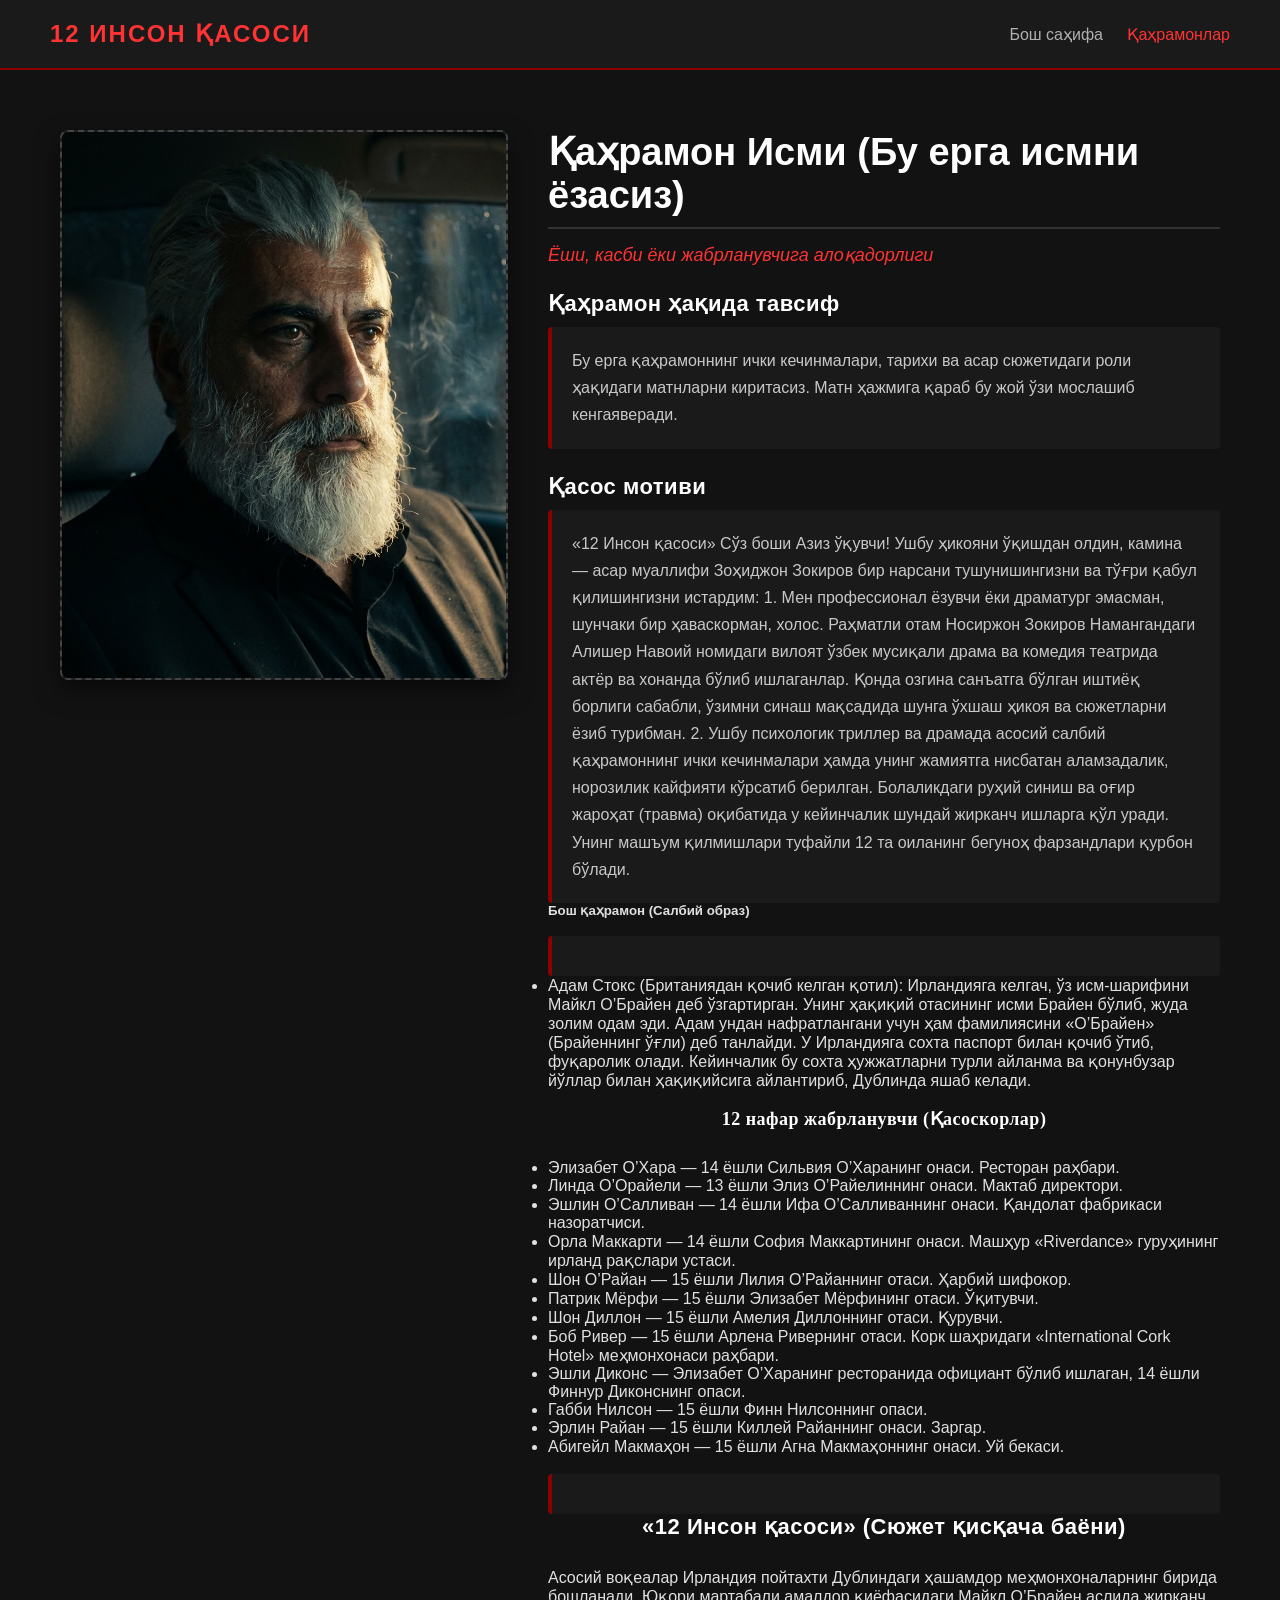
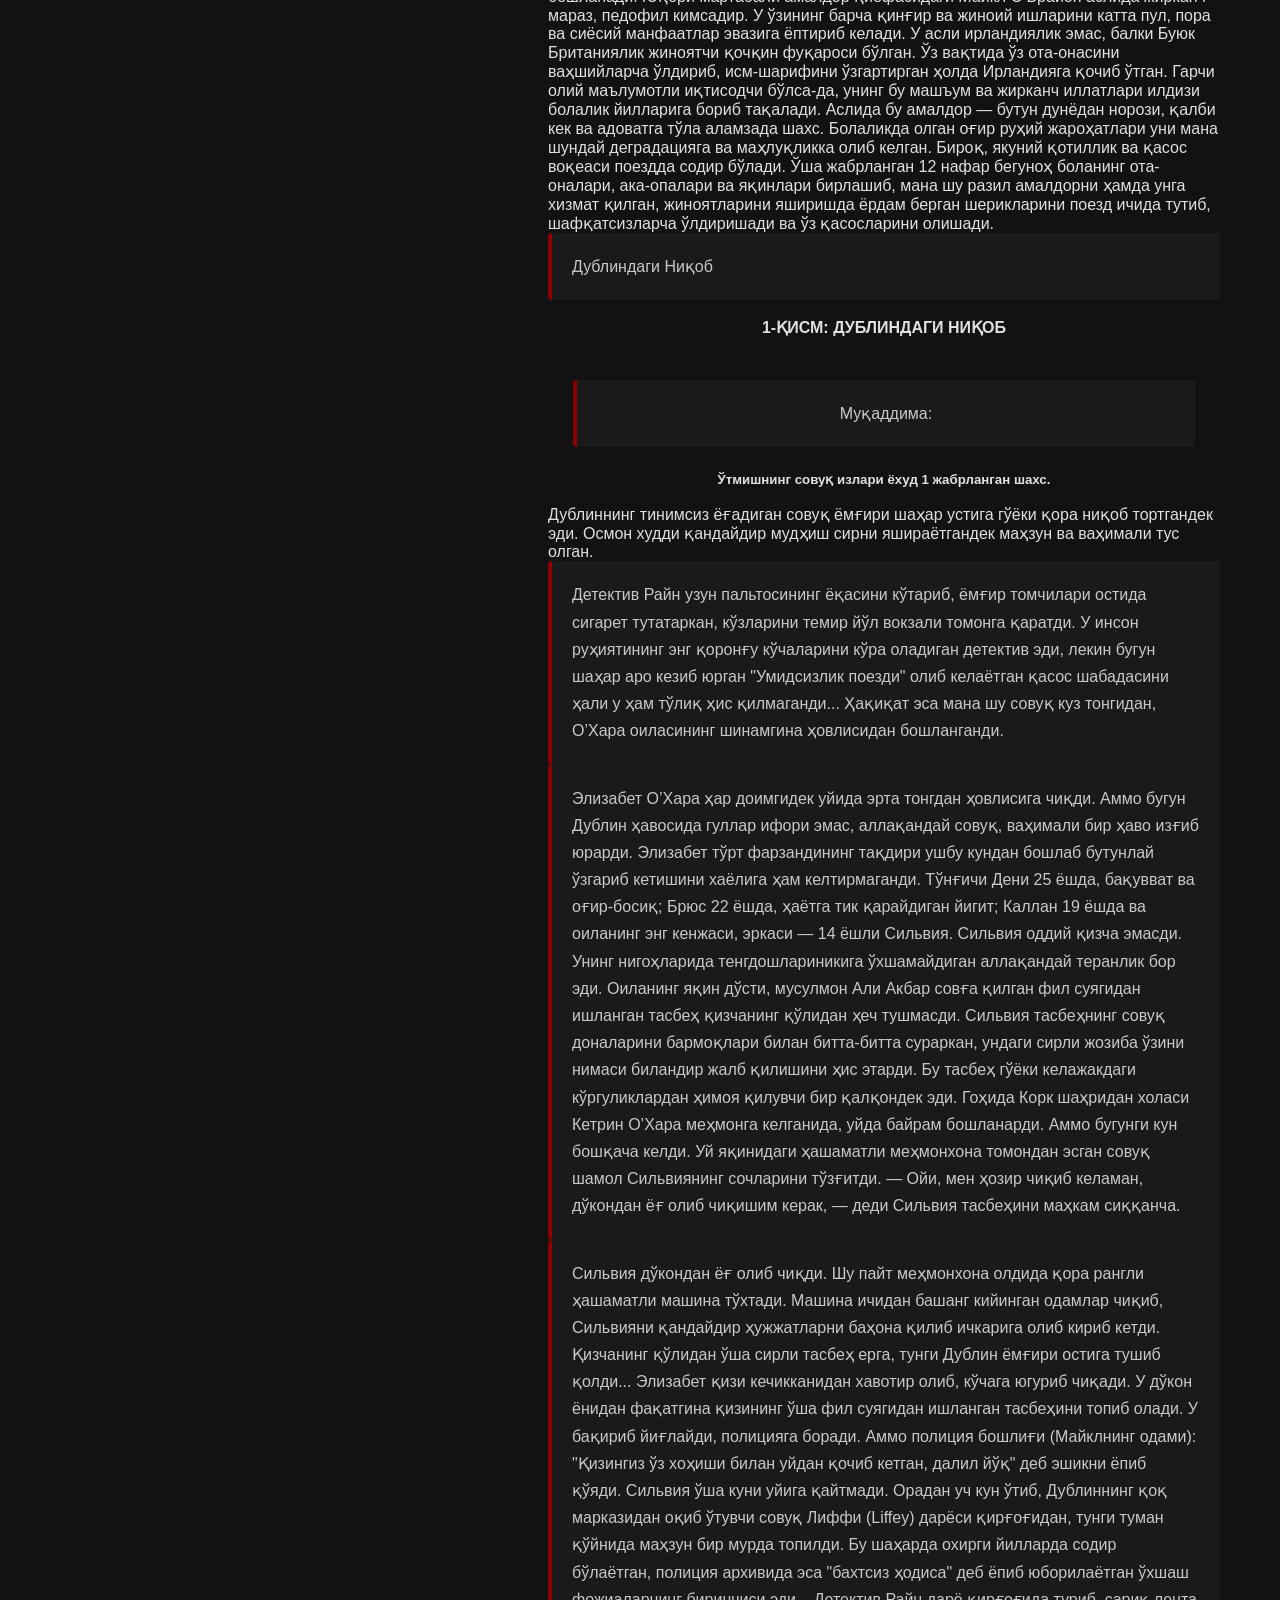
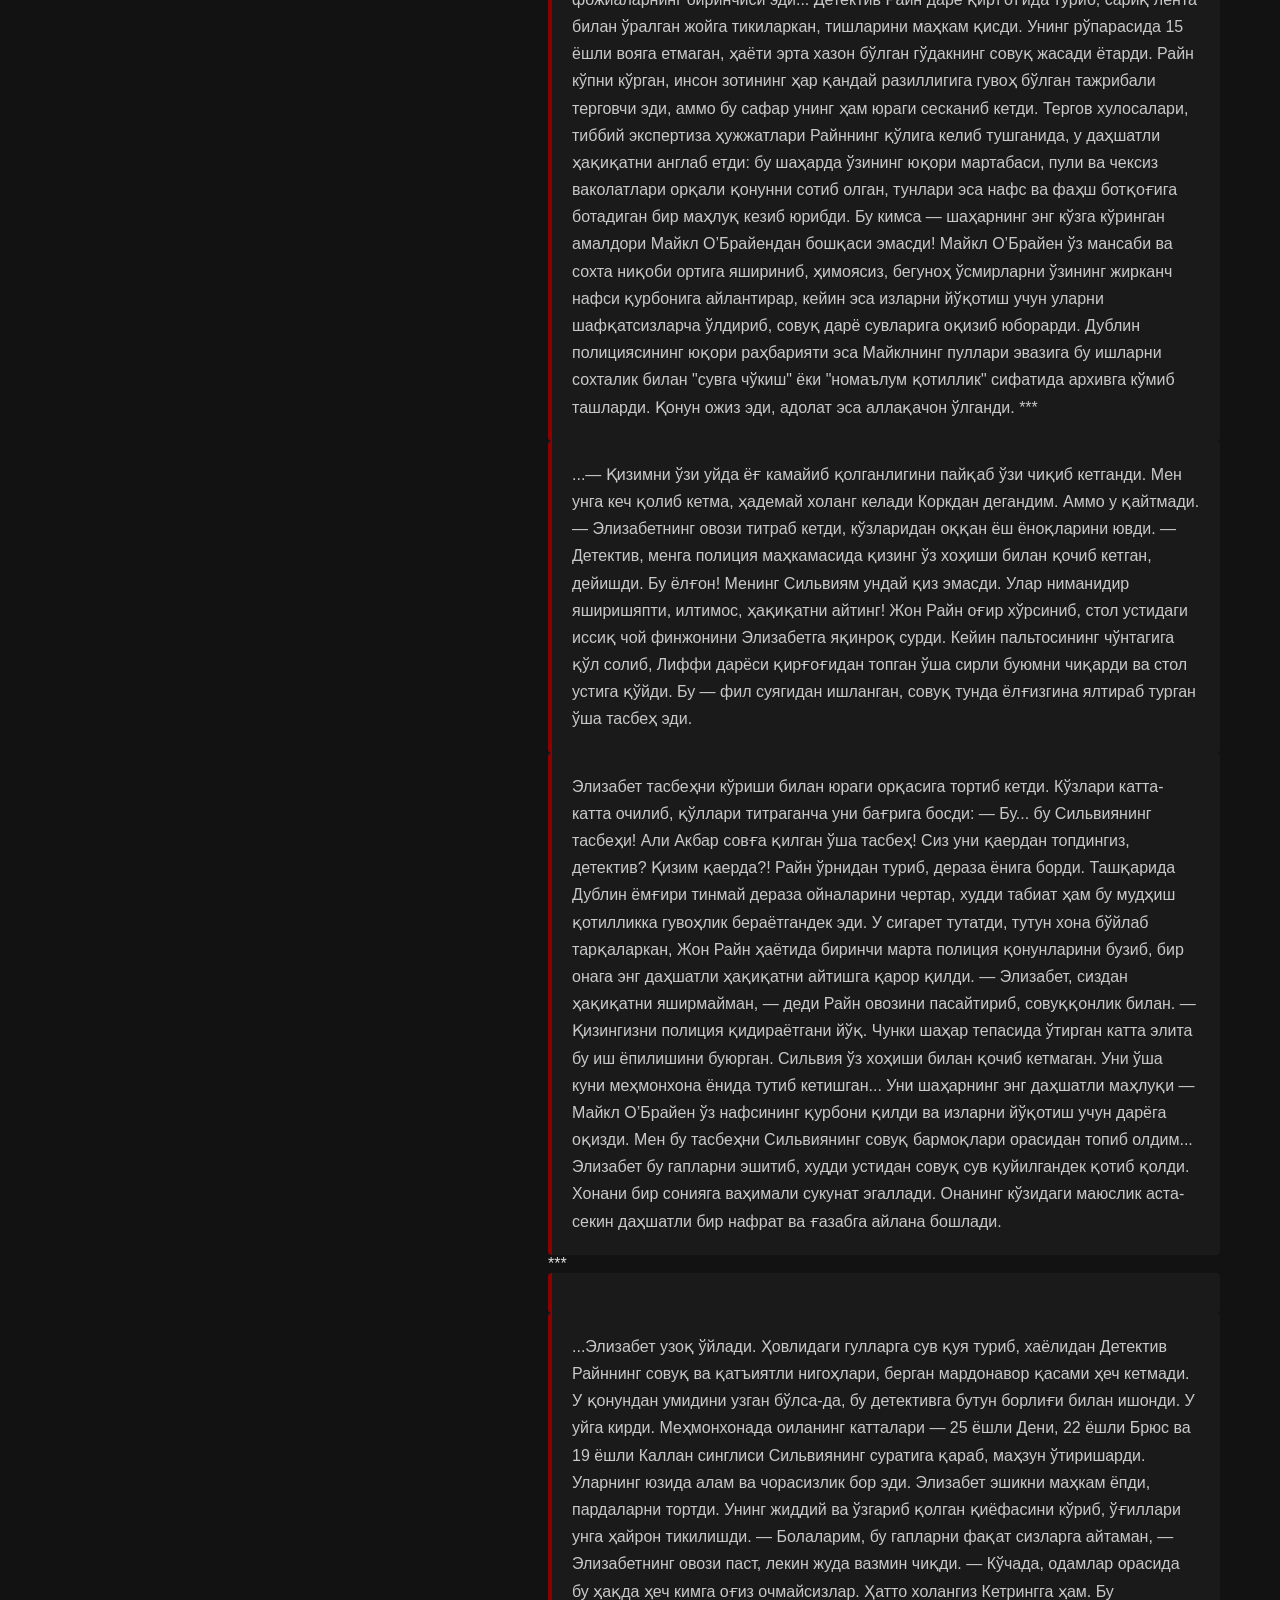
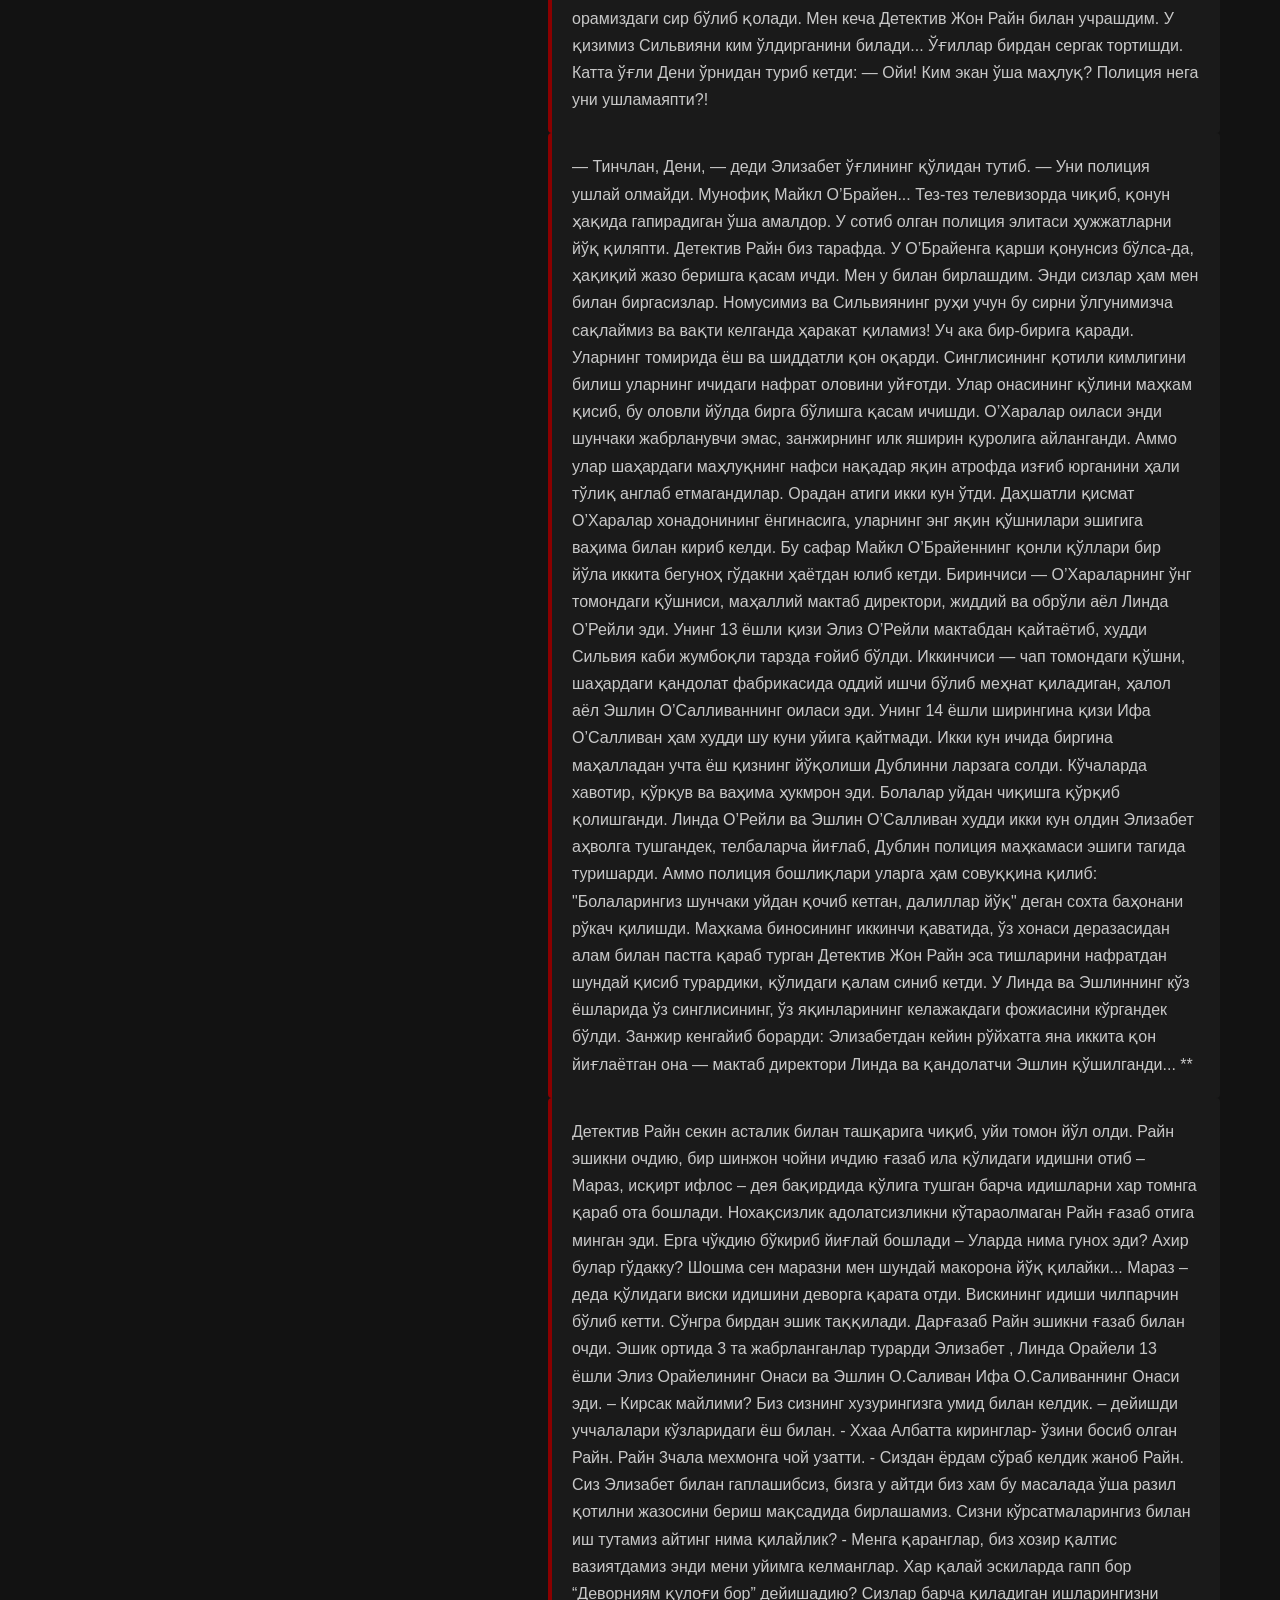
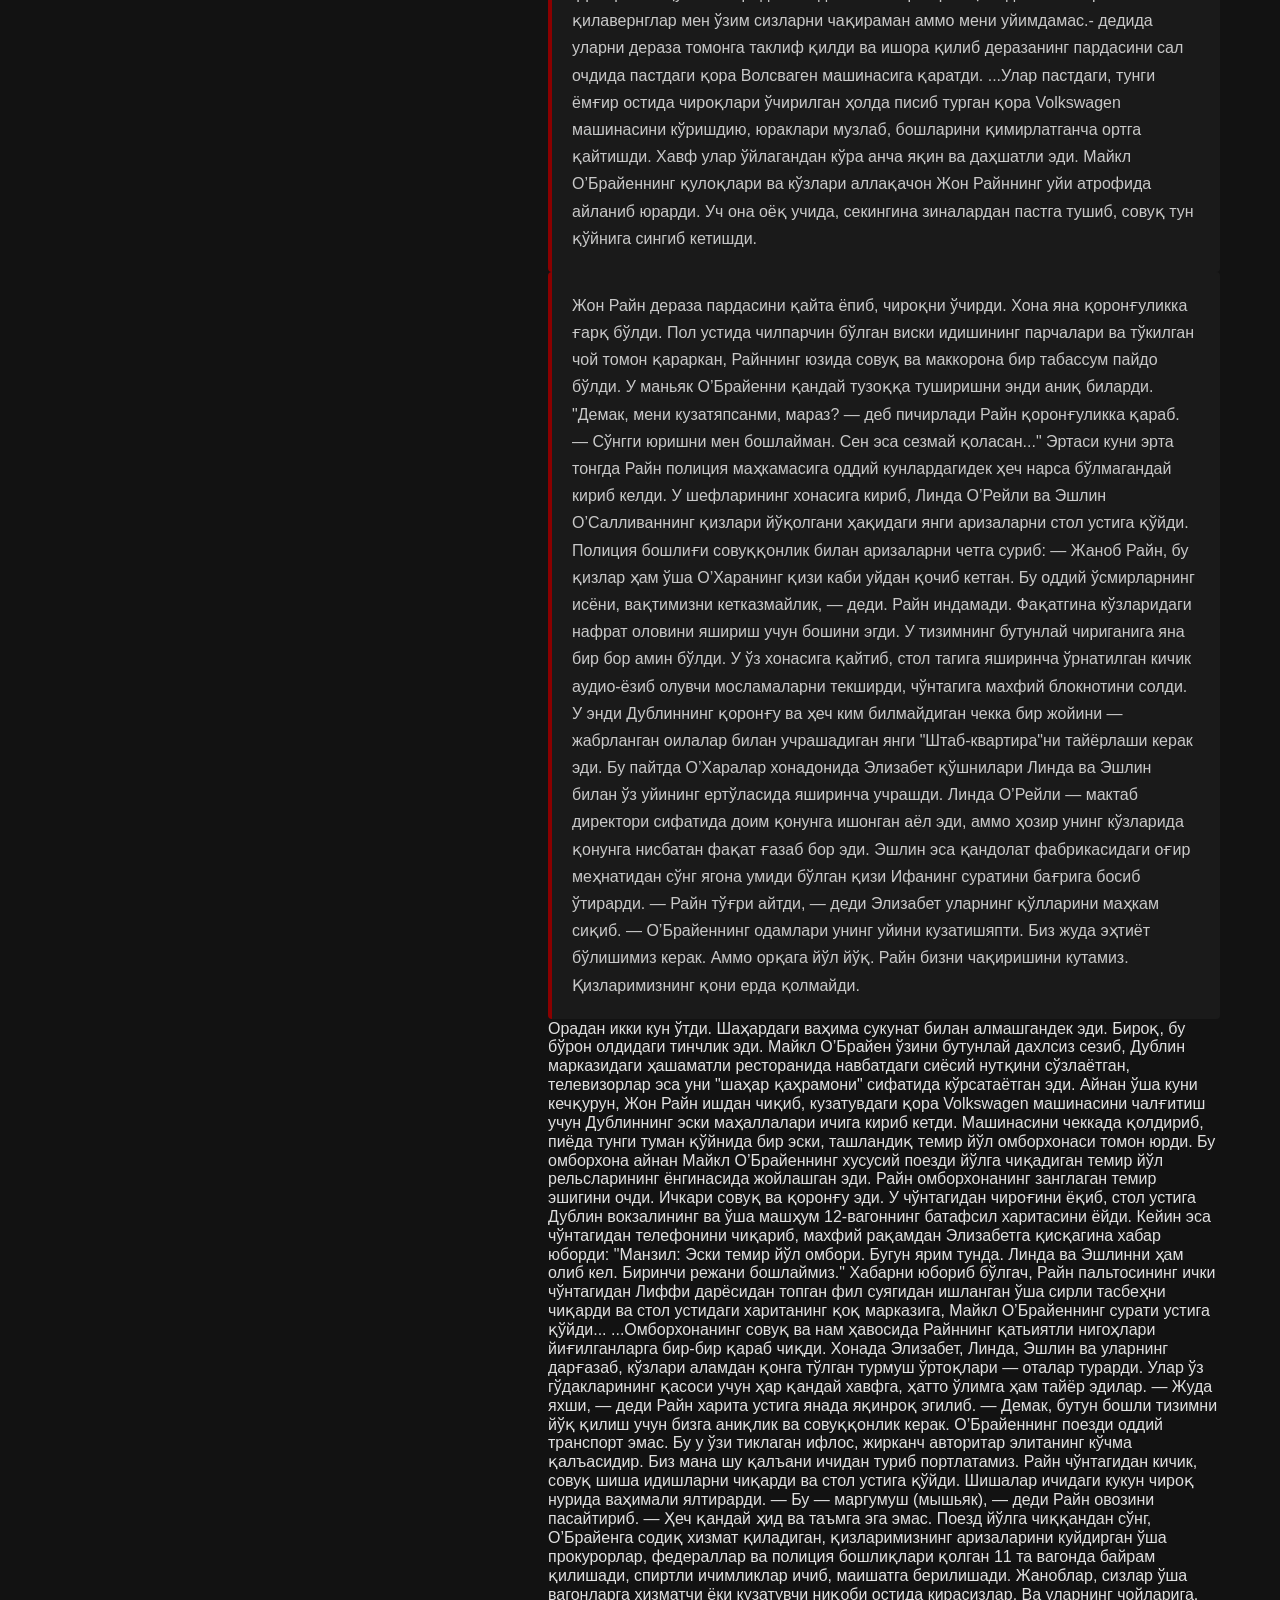
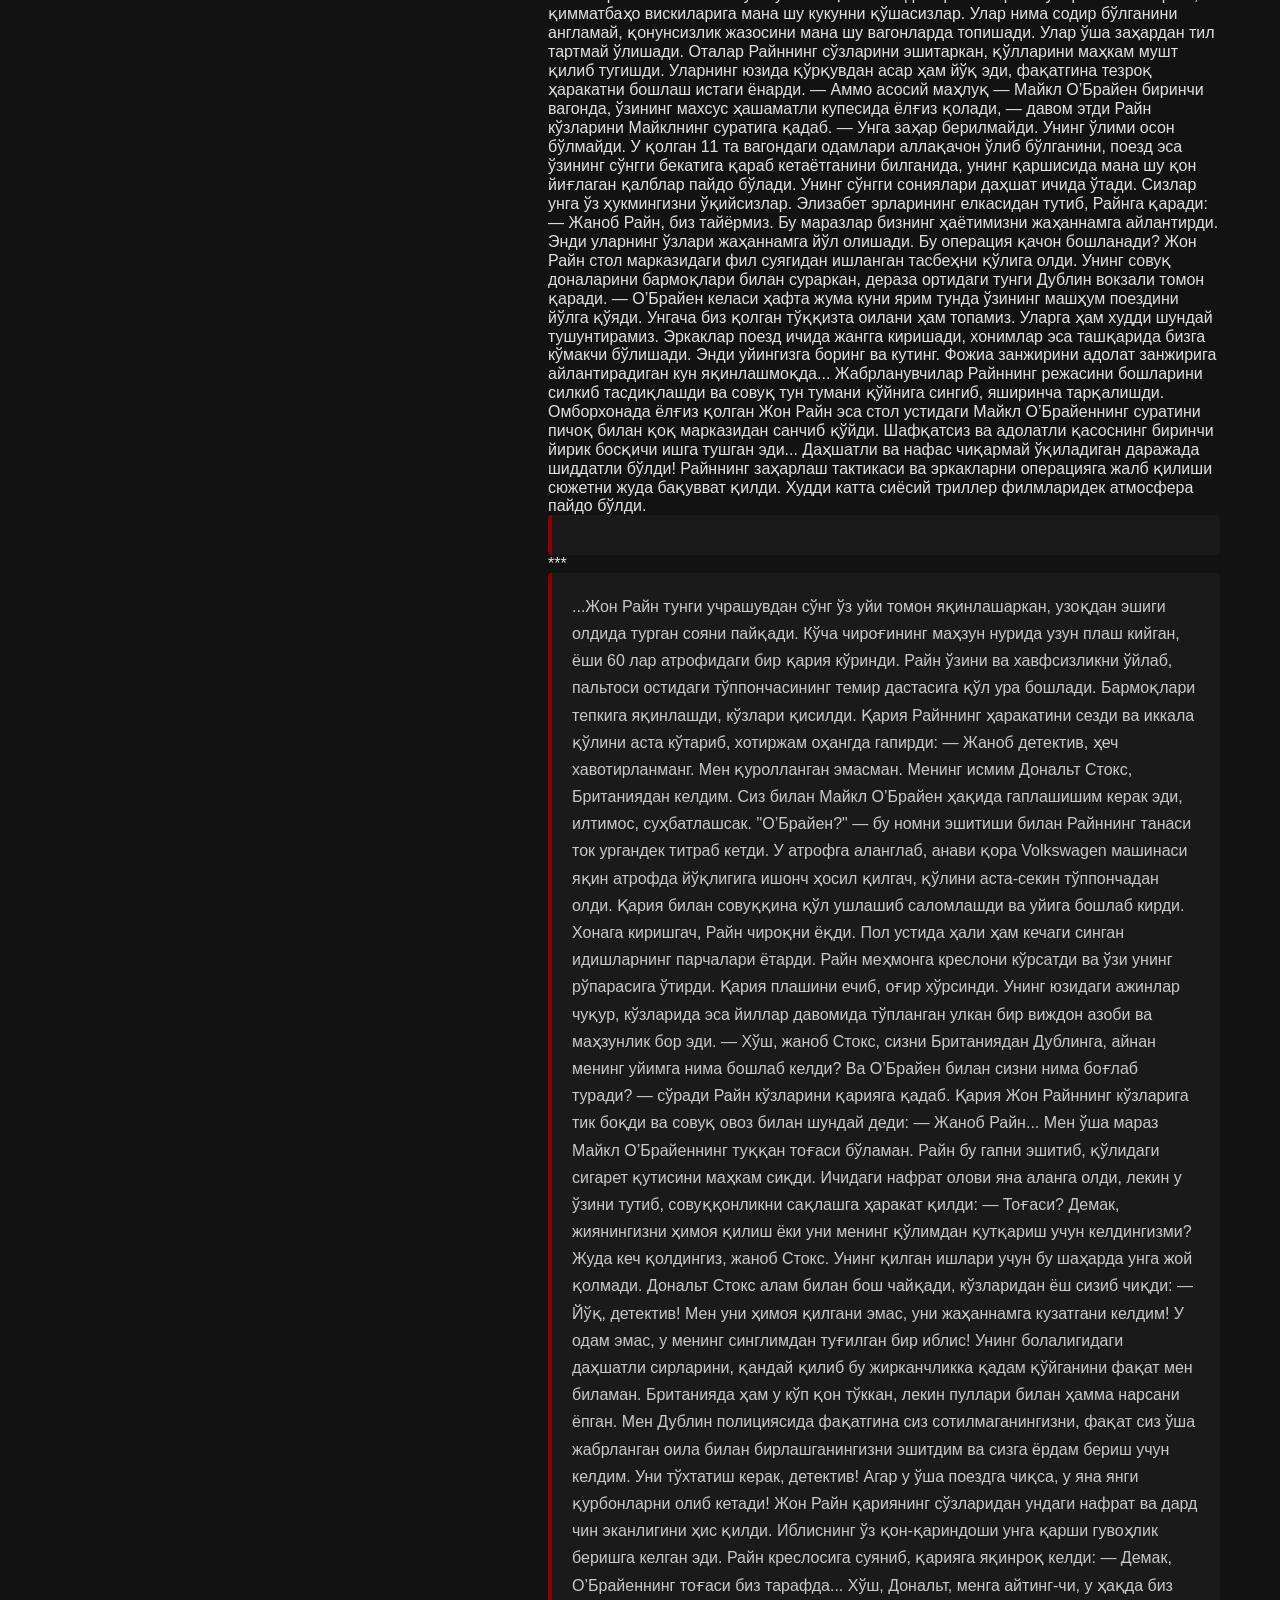
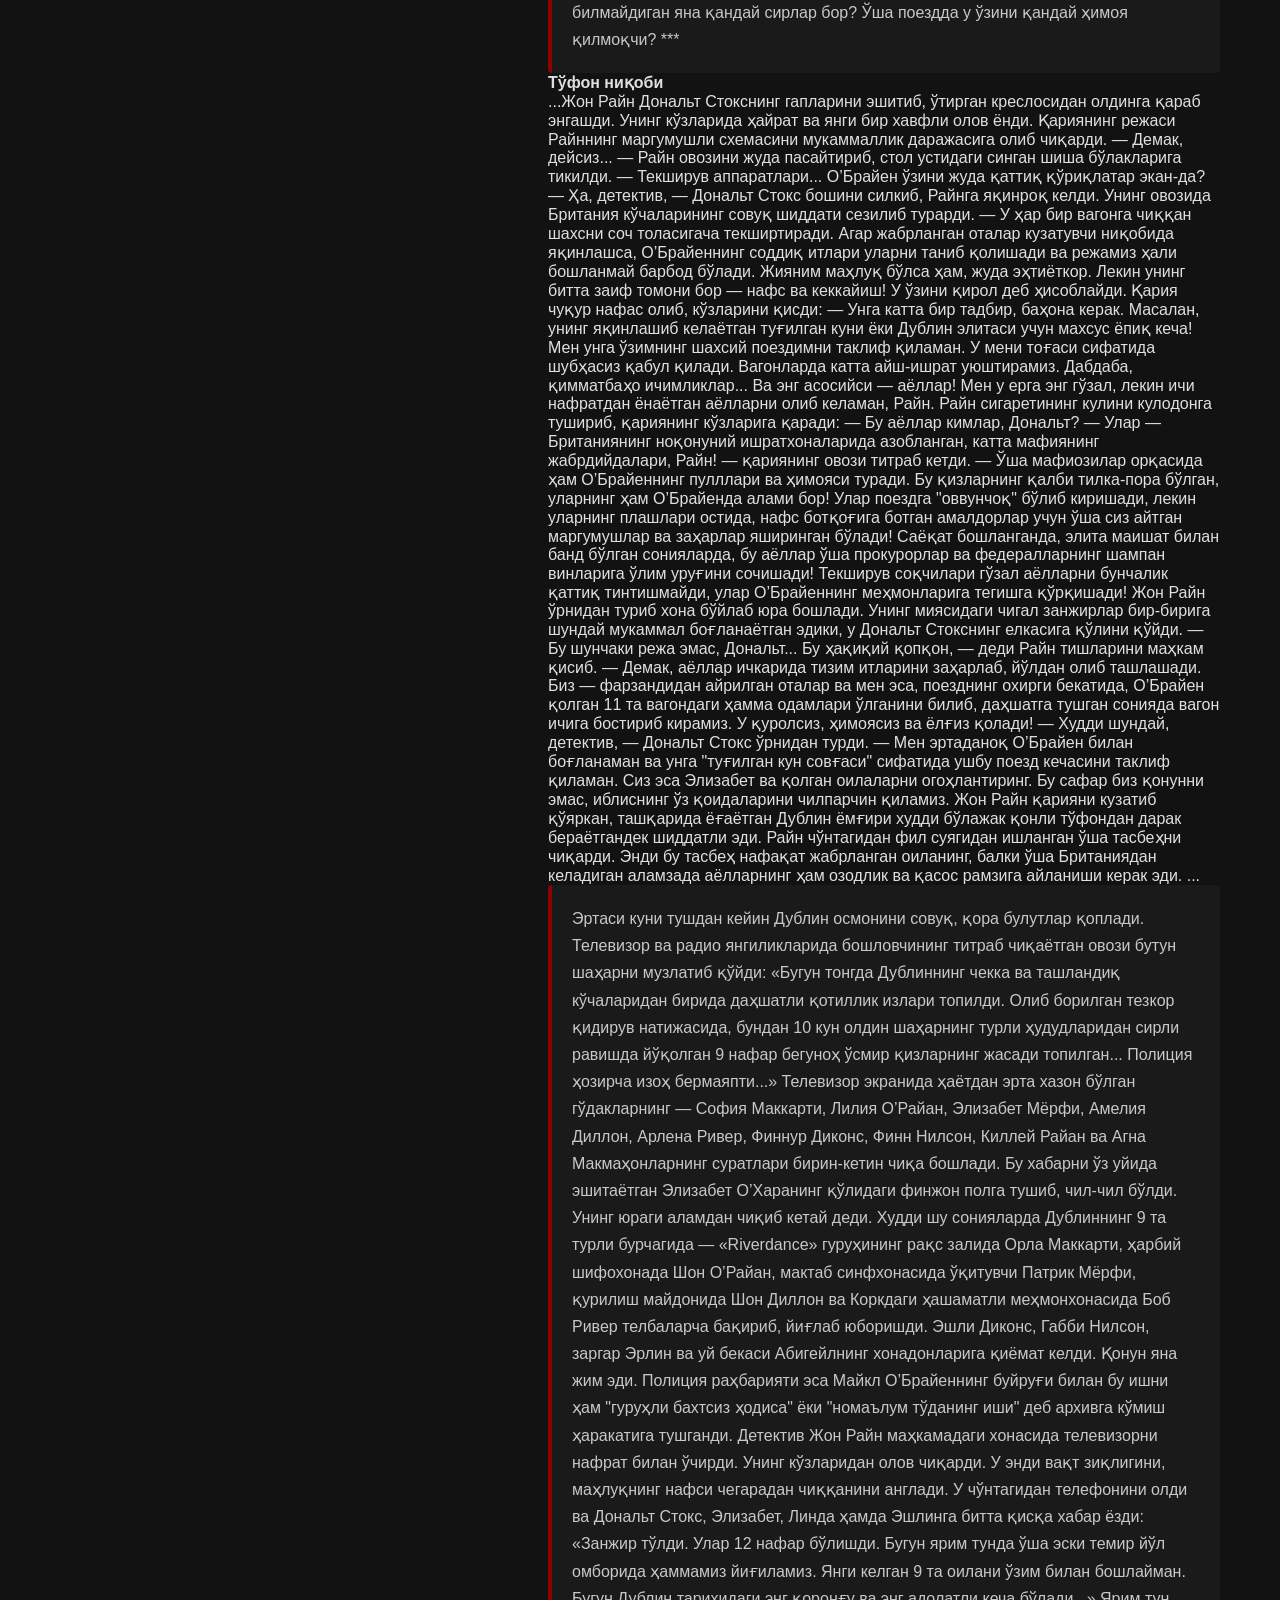
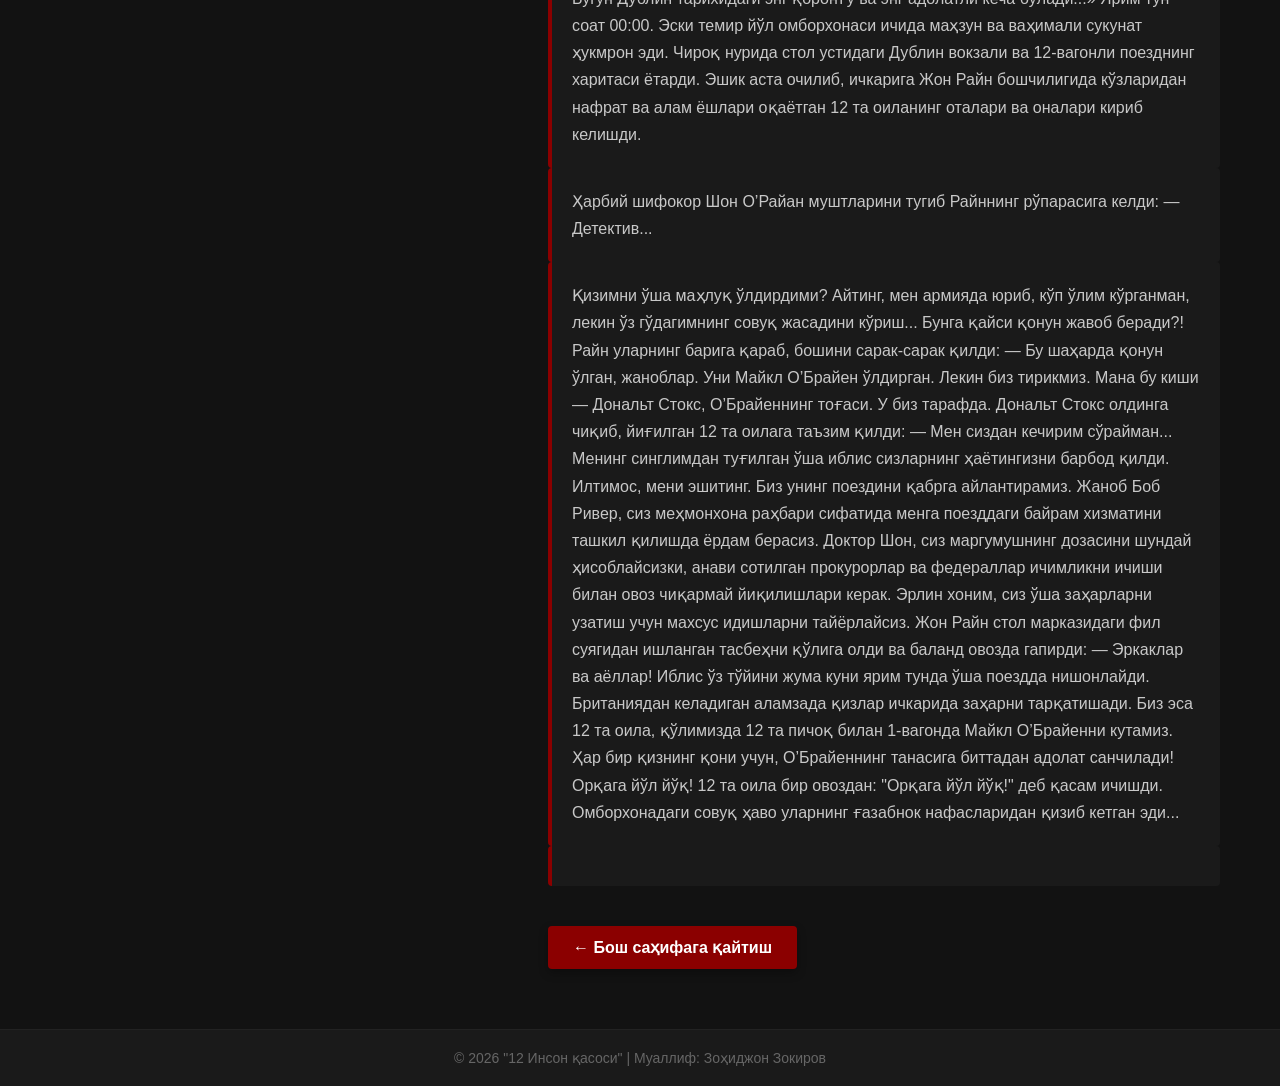
==== page1.html @ aebf926e "Add files via upload" ====
<!DOCTYPE html>
<html lang="uz">
<head>
    <meta charset="UTF-8">
    <meta name="viewport" content="width=device-width, initial-scale=1.0">
    <title>12 Инсон Қасоси - Қаҳрамон Саҳифаси</title>
    <link rel="stylesheet" href="style.css">
</head>
<body>

    <!-- Юқори қисм (Навигация) -->
    <header class="site-header">
        <div class="logo">
            <a href="index.html">12 ИНСОН ҚАСОСИ</a>
        </div>
        <nav class="nav-links">
            <a href="index.html">Бош саҳифа</a>
            <a href="#" class="active">Қаҳрамонлар</a>
        </nav>
    </header>

    <!-- Саҳифанинг асосий мазмуни -->
    <main class="character-container">
        
        <!-- Чап томон: Расм жойлаштириш учун бўш жой -->
        <section class="character-image-box">
            <div class="image-placeholder">
                
        
        
                 <img src="Обрайн.jpg" alt="Обрайн">             </div>
        </section>

        <!-- Ўнг томон: Матнлар учун бўш жой -->
        <section class="character-details">
            <h1 class="character-name">Қаҳрамон Исми (Бу ерга исмни ёзасиз)</h1>
            <p class="character-status">Ёши, касби ёки жабрланувчига алоқадорлиги</p>
            
            <div class="character-story">
                <h3>Қаҳрамон ҳақида тавсиф</h3>
                <p>
                    Бу ерга қаҳрамоннинг ички кечинмалари, тарихи ва асар сюжетидаги роли ҳақидаги матнларни киритасиз. Матн ҳажмига қараб бу жой ўзи мослашиб кенгаяверади.
                </p>
            </div>

            <div class="revenge-motive">
                <h3>Қасос мотиви</h3>
                <p>
                  «12 Инсон қасоси»

Сўз боши

Азиз ўқувчи!
Ушбу ҳикояни ўқишдан олдин, камина — асар муаллифи Зоҳиджон Зокиров бир нарсани тушунишингизни ва тўғри қабул қилишингизни истардим:
1.	Мен профессионал ёзувчи ёки драматург эмасман, шунчаки бир ҳаваскорман, холос. Раҳматли отам Носиржон Зокиров Намангандаги Алишер Навоий номидаги вилоят ўзбек мусиқали драма ва комедия театрида актёр ва хонанда бўлиб ишлаганлар. Қонда озгина санъатга бўлган иштиёқ борлиги сабабли, ўзимни синаш мақсадида шунга ўхшаш ҳикоя ва сюжетларни ёзиб турибман.
2.	Ушбу психологик триллер ва драмада асосий салбий қаҳрамоннинг ички кечинмалари ҳамда унинг жамиятга нисбатан аламзадалик, норозилик кайфияти кўрсатиб берилган. Болаликдаги руҳий синиш ва оғир жароҳат (травма) оқибатида у кейинчалик шундай жирканч ишларга қўл уради. Унинг машъум қилмишлари туфайли 12 та оиланинг бегуноҳ фарзандлари қурбон бўлади.
<h5>
Бош қаҳрамон (Салбий образ)</h5><br>
<p>
    <ul>
        
        <li>
            
Адам Стокс (Британиядан қочиб келган қотил): Ирландияга келгач, ўз исм-шарифини Майкл О’Брайен деб ўзгартирган. Унинг ҳақиқий отасининг исми Брайен бўлиб, жуда золим одам эди. Адам ундан нафратлангани учун ҳам фамилиясини «О’Брайен» (Брайеннинг ўғли) деб танлайди. У Ирландияга сохта паспорт билан қочиб ўтиб, фуқаролик олади. Кейинчалик бу сохта ҳужжатларни турли айланма ва қонунбузар йўллар билан ҳақиқийсига айлантириб, Дублинда яшаб келади.</li><br>

<h3 style="font-family: Georgia, 'Times New Roman', Times, serif; font-size: 18px;text-align: center;"> 12 нафар жабрланувчи (Қасоскорлар)</h3><br> 

<li>	Элизабет О’Хара — 14 ёшли Сильвия О’Харанинг онаси. Ресторан раҳбари.</li>

<li>	Линда О’Орайели — 13 ёшли Элиз О’Райелиннинг онаси. Мактаб директори.</li>
<li>Эшлин О’Салливан — 14 ёшли Ифа О’Салливаннинг онаси. Қандолат фабрикаси назоратчиси.</li>
<li>Орла Маккарти — 14 ёшли София Маккартининг онаси. Машҳур «Riverdance» гуруҳининг ирланд рақслари устаси.</li>
<li> Шон О’Райан — 15 ёшли Лилия О’Райаннинг отаси. Ҳарбий шифокор.</li>
<li> Патрик Мёрфи — 15 ёшли Элизабет Мёрфининг отаси. Ўқитувчи.</li>
<li>Шон Диллон — 15 ёшли Амелия Диллоннинг отаси. Қурувчи.</li>
<li>Боб Ривер — 15 ёшли Арлена Ривернинг отаси. Корк шаҳридаги «International Cork Hotel» меҳмонхонаси раҳбари.</li>
<li>Эшли Диконс — Элизабет О’Харанинг ресторанида официант бўлиб ишлаган, 14 ёшли Финнур Диконснинг опаси.</li>
<li>Габби Нилсон — 15 ёшли Финн Нилсоннинг опаси.</li>
<li>Эрлин Райан — 15 ёшли Киллей Райаннинг онаси. Заргар. </li>
<li> Абигейл Макмаҳон — 15 ёшли Агна Макмаҳоннинг онаси. Уй бекаси.</li><br>
     
    </ul>

<p>
    <h3 style="text-align: center;">
«12 Инсон қасоси» (Сюжет қисқача баёни)</h3><br>
Асосий воқеалар Ирландия пойтахти Дублиндаги ҳашамдор меҳмонхоналарнинг бирида бошланади. Юқори мартабали амалдор қиёфасидаги Майкл О’Брайен аслида жирканч мараз, педофил кимсадир. У ўзининг барча қинғир ва жиноий ишларини катта пул, пора ва сиёсий манфаатлар эвазига ёптириб келади.
У асли ирландиялик эмас, балки Буюк Британиялик жиноятчи қочқин фуқароси бўлган. Ўз вақтида ўз ота-онасини ваҳшийларча ўлдириб, исм-шарифини ўзгартирган ҳолда Ирландияга қочиб ўтган. Гарчи олий маълумотли иқтисодчи бўлса-да, унинг бу машъум ва жирканч иллатлари илдизи болалик йилларига бориб тақалади. Аслида бу амалдор — бутун дунёдан норози, қалби кек ва адоватга тўла аламзада шахс. Болаликда олган оғир руҳий жароҳатлари уни мана шундай деградацияга ва маҳлуқликка олиб келган.
Бироқ, якуний қотиллик ва қасос воқеаси поездда содир бўлади. Ўша жабрланган 12 нафар бегуноҳ боланинг ота-оналари, ака-опалари ва яқинлари бирлашиб, мана шу разил амалдорни ҳамда унга хизмат қилган, жиноятларини яширишда ёрдам берган шерикларини поезд ичида тутиб, шафқатсизларча ўлдиришади ва ўз қасосларини олишади.
<br><p>

Дублиндаги Ниқоб </p> <br>


 

<h4 style="text-align: center;">
1-ҚИСМ: ДУБЛИНДАГИ НИҚОБ</h4><br>

<p style="text-align: center;margin: 25px;">Муқаддима: <br> 
    <h5 style="text-align: center;">Ўтмишнинг совуқ излари ёхуд 1 жабрланган шахс.</h5><br>

Дублиннинг тинимсиз ёғадиган совуқ ёмғири шаҳар устига гўёки қора ниқоб тортгандек эди. Осмон худди қандайдир мудҳиш сирни яшираётгандек маҳзун ва ваҳимали тус олган. <p>Детектив Райн узун пальтосининг ёқасини кўтариб, ёмғир томчилари остида сигарет тутатаркан, кўзларини темир йўл вокзали томонга қаратди. У инсон руҳиятининг энг қоронғу кўчаларини кўра оладиган детектив эди, лекин бугун шаҳар аро кезиб юрган "Умидсизлик поезди" олиб келаётган қасос шабадасини ҳали у ҳам тўлиқ ҳис қилмаганди...
Ҳақиқат эса мана шу совуқ куз тонгидан, О’Хара оиласининг шинамгина ҳовлисидан бошланганди.</p>
<p>
Элизабет О’Хара ҳар доимгидек уйида эрта тонгдан ҳовлисига чиқди. Аммо бугун Дублин ҳавосида гуллар ифори эмас, аллақандай совуқ, ваҳимали бир ҳаво изғиб юрарди. Элизабет тўрт фарзандининг тақдири ушбу кундан бошлаб бутунлай ўзгариб кетишини хаёлига ҳам келтирмаганди. Тўнғичи Дени 25 ёшда, бақувват ва оғир-босиқ; Брюс 22 ёшда, ҳаётга тик қарайдиган йигит; Каллан 19 ёшда ва оиланинг энг кенжаси, эркаси — 14 ёшли Сильвия.
Сильвия оддий қизча эмасди. Унинг нигоҳларида тенгдошлариникига ўхшамайдиган аллақандай теранлик бор эди. Оиланинг яқин дўсти, мусулмон Али Акбар совға қилган фил суягидан ишланган тасбеҳ қизчанинг қўлидан ҳеч тушмасди. Сильвия тасбеҳнинг совуқ доналарини бармоқлари билан битта-битта сураркан, ундаги сирли жозиба ўзини нимаси биландир жалб қилишини ҳис этарди. Бу тасбеҳ гўёки келажакдаги кўргуликлардан ҳимоя қилувчи бир қалқондек эди.
Гоҳида Корк шаҳридан холаси Кетрин О’Хара меҳмонга келганида, уйда байрам бошланарди. Аммо бугунги кун бошқача келди. Уй яқинидаги ҳашаматли меҳмонхона томондан эсган совуқ шамол Сильвиянинг сочларини тўзғитди.
— Ойи, мен ҳозир чиқиб келаман, дўкондан ёғ олиб чиқишим керак, — деди Сильвия тасбеҳини маҳкам сиққанча.
</p>


<p>Сильвия дўкондан ёғ олиб чиқди. Шу пайт меҳмонхона олдида қора рангли ҳашаматли машина тўхтади. Машина ичидан башанг кийинган одамлар чиқиб, Сильвияни қандайдир ҳужжатларни баҳона қилиб ичкарига олиб кириб кетди. Қизчанинг қўлидан ўша сирли тасбеҳ ерга, тунги Дублин ёмғири остига тушиб қолди...
Элизабет қизи кечикканидан хавотир олиб, кўчага югуриб чиқади. У дўкон ёнидан фақатгина қизининг ўша фил суягидан ишланган тасбеҳини топиб олади. У бақириб йиғлайди, полицияга боради. Аммо полиция бошлиғи (Майклнинг одами): "Қизингиз ўз хоҳиши билан уйдан қочиб кетган, далил йўқ" деб эшикни ёпиб қўяди.
 
Сильвия ўша куни уйига қайтмади. Орадан уч кун ўтиб, Дублиннинг қоқ марказидан оқиб ўтувчи совуқ Лиффи (Liffey) дарёси қирғоғидан, тунги туман қўйнида маҳзун бир мурда топилди. Бу шаҳарда охирги йилларда содир бўлаётган, полиция архивида эса "бахтсиз ҳодиса" деб ёпиб юборилаётган ўхшаш фожиаларнинг биринчиси эди...
Детектив Райн дарё қирғоғида туриб, сариқ лента билан ўралган жойга тикиларкан, тишларини маҳкам қисди. Унинг рўпарасида 15 ёшли вояга етмаган, ҳаёти эрта хазон бўлган гўдакнинг совуқ жасади ётарди. Райн кўпни кўрган, инсон зотининг ҳар қандай разиллигига гувоҳ бўлган тажрибали терговчи эди, аммо бу сафар унинг ҳам юраги сесканиб кетди.
Тергов хулосалари, тиббий экспертиза ҳужжатлари Райннинг қўлига келиб тушганида, у даҳшатли ҳақиқатни англаб етди: бу шаҳарда ўзининг юқори мартабаси, пули ва чексиз ваколатлари орқали қонунни сотиб олган, тунлари эса нафс ва фаҳш ботқоғига ботадиган бир маҳлуқ кезиб юрибди. Бу кимса — шаҳарнинг энг кўзга кўринган амалдори Майкл О’Брайендан бошқаси эмасди!
Майкл О’Брайен ўз мансаби ва сохта ниқоби ортига яшириниб, ҳимоясиз, бегуноҳ ўсмирларни ўзининг жирканч нафси қурбонига айлантирар, кейин эса изларни йўқотиш учун уларни шафқатсизларча ўлдириб, совуқ дарё сувларига оқизиб юборарди. Дублин полициясининг юқори раҳбарияти эса Майклнинг пуллари эвазига бу ишларни сохталик билан "сувга чўкиш" ёки "номаълум қотиллик" сифатида архивга кўмиб ташларди. Қонун ожиз эди, адолат эса аллақачон ўлганди.
***</p> 
<p>
...— Қизимни ўзи уйда ёғ камайиб қолганлигини пайқаб ўзи чиқиб кетганди. Мен унга кеч қолиб кетма, ҳадемай холанг келади Коркдан дегандим. Аммо у қайтмади. — Элизабетнинг овози титраб кетди, кўзларидан оққан ёш ёноқларини ювди. — Детектив, менга полиция маҳкамасида қизинг ўз хоҳиши билан қочиб кетган, дейишди. Бу ёлғон! Менинг Сильвиям ундай қиз эмасди. Улар ниманидир яширишяпти, илтимос, ҳақиқатни айтинг!
Жон Райн оғир хўрсиниб, стол устидаги иссиқ чой финжонини Элизабетга яқинроқ сурди. Кейин пальтосининг чўнтагига қўл солиб, Лиффи дарёси қирғоғидан топган ўша сирли буюмни чиқарди ва стол устига қўйди.
Бу — фил суягидан ишланган, совуқ тунда ёлғизгина ялтираб турган ўша тасбеҳ эди.</p> <p> 
Элизабет тасбеҳни кўриши билан юраги орқасига тортиб кетди. Кўзлари катта-катта очилиб, қўллари титраганча уни бағрига босди: — Бу... бу Сильвиянинг тасбеҳи! Али Акбар совға қилган ўша тасбеҳ! Сиз уни қаердан топдингиз, детектив? Қизим қаерда?!
Райн ўрнидан туриб, дераза ёнига борди. Ташқарида Дублин ёмғири тинмай дераза ойналарини чертар, худди табиат ҳам бу мудҳиш қотилликка гувоҳлик бераётгандек эди. У сигарет тутатди, тутун хона бўйлаб тарқаларкан, Жон Райн ҳаётида биринчи марта полиция қонунларини бузиб, бир онага энг даҳшатли ҳақиқатни айтишга қарор қилди.
— Элизабет, сиздан ҳақиқатни яширмайман, — деди Райн овозини пасайтириб, совуққонлик билан. — Қизингизни полиция қидираётгани йўқ. Чунки шаҳар тепасида ўтирган катта элита бу иш ёпилишини буюрган. Сильвия ўз хоҳиши билан қочиб кетмаган. Уни ўша куни меҳмонхона ёнида тутиб кетишган... Уни шаҳарнинг энг даҳшатли маҳлуқи — Майкл О’Брайен ўз нафсининг қурбони қилди ва изларни йўқотиш учун дарёга оқизди. Мен бу тасбеҳни Сильвиянинг совуқ бармоқлари орасидан топиб олдим...
Элизабет бу гапларни эшитиб, худди устидан совуқ сув қуйилгандек қотиб қолди. Хонани бир сонияга ваҳимали сукунат эгаллади. Онанинг кўзидаги маюслик аста-секин даҳшатли бир нафрат ва ғазабга айлана бошлади.</p>
***
</p>
<p>
...Элизабет узоқ ўйлади. Ҳовлидаги гулларга сув қуя туриб, хаёлидан Детектив Райннинг совуқ ва қатъиятли нигоҳлари, берган мардонавор қасами ҳеч кетмади. У қонундан умидини узган бўлса-да, бу детективга бутун борлиғи билан ишонди.
У уйга кирди. Меҳмонхонада оиланинг катталари — 25 ёшли Дени, 22 ёшли Брюс ва 19 ёшли Каллан синглиси Сильвиянинг суратига қараб, маҳзун ўтиришарди. Уларнинг юзида алам ва чорасизлик бор эди. Элизабет эшикни маҳкам ёпди, пардаларни тортди. Унинг жиддий ва ўзгариб қолган қиёфасини кўриб, ўғиллари унга ҳайрон тикилишди.
— Болаларим, бу гапларни фақат сизларга айтаман, — Элизабетнинг овози паст, лекин жуда вазмин чиқди. — Кўчада, одамлар орасида бу ҳақда ҳеч кимга оғиз очмайсизлар. Ҳатто холангиз Кетрингга ҳам. Бу орамиздаги сир бўлиб қолади. Мен кеча Детектив Жон Райн билан учрашдим. У қизимиз Сильвияни ким ўлдирганини билади...
Ўғиллар бирдан сергак тортишди. Катта ўғли Дени ўрнидан туриб кетди: — Ойи! Ким экан ўша маҳлуқ? Полиция нега уни ушламаяпти?! <p>
— Тинчлан, Дени, — деди Элизабет ўғлининг қўлидан тутиб. — Уни полиция ушлай олмайди. Мунофиқ Майкл О’Брайен... Тез-тез телевизорда чиқиб, қонун ҳақида гапирадиган ўша амалдор. У сотиб олган полиция элитаси ҳужжатларни йўқ қиляпти. Детектив Райн биз тарафда. У О’Брайенга қарши қонунсиз бўлса-да, ҳақиқий жазо беришга қасам ичди. Мен у билан бирлашдим. Энди сизлар ҳам мен билан биргасизлар. Номусимиз ва Сильвиянинг руҳи учун бу сирни ўлгунимизча сақлаймиз ва вақти келганда ҳаракат қиламиз!
Уч ака бир-бирига қаради. Уларнинг томирида ёш ва шиддатли қон оқарди. Синглисининг қотили кимлигини билиш уларнинг ичидаги нафрат оловини уйғотди. Улар онасининг қўлини маҳкам қисиб, бу оловли йўлда бирга бўлишга қасам ичишди. О’Харалар оиласи энди шунчаки жабрланувчи эмас, занжирнинг илк яширин қуролига айланганди.
Аммо улар шаҳардаги маҳлуқнинг нафси нақадар яқин атрофда изғиб юрганини ҳали тўлиқ англаб етмагандилар.
Орадан атиги икки кун ўтди. Даҳшатли қисмат О’Харалар хонадонининг ёнгинасига, уларнинг энг яқин қўшнилари эшигига ваҳима билан кириб келди. Бу сафар Майкл О’Брайеннинг қонли қўллари бир йўла иккита бегуноҳ гўдакни ҳаётдан юлиб кетди.
Биринчиси — О’Хараларнинг ўнг томондаги қўшниси, маҳаллий мактаб директори, жиддий ва обрўли аёл Линда О’Рейли эди. Унинг 13 ёшли қизи Элиз О’Рейли мактабдан қайтаётиб, худди Сильвия каби жумбоқли тарзда ғойиб бўлди.
Иккинчиси — чап томондаги қўшни, шаҳардаги қандолат фабрикасида оддий ишчи бўлиб меҳнат қиладиган, ҳалол аёл Эшлин О’Салливаннинг оиласи эди. Унинг 14 ёшли ширингина қизи Ифа О’Салливан ҳам худди шу куни уйига қайтмади.
Икки кун ичида биргина маҳалладан учта ёш қизнинг йўқолиши Дублинни ларзага солди. Кўчаларда хавотир, қўрқув ва ваҳима ҳукмрон эди. Болалар уйдан чиқишга қўрқиб қолишганди. Линда О’Рейли ва Эшлин О’Салливан худди икки кун олдин Элизабет аҳволга тушгандек, телбаларча йиғлаб, Дублин полиция маҳкамаси эшиги тагида туришарди.
Аммо полиция бошлиқлари уларга ҳам совуққина қилиб: "Болаларингиз шунчаки уйдан қочиб кетган, далиллар йўқ" деган сохта баҳонани рўкач қилишди. Маҳкама биносининг иккинчи қаватида, ўз хонаси деразасидан алам билан пастга қараб турган Детектив Жон Райн эса тишларини нафратдан шундай қисиб турардики, қўлидаги қалам синиб кетди.
У Линда ва Эшлиннинг кўз ёшларида ўз синглисининг, ўз яқинларининг келажакдаги фожиасини кўргандек бўлди. Занжир кенгайиб борарди: Элизабетдан кейин рўйхатга яна иккита қон йиғлаётган она — мактаб директори Линда ва қандолатчи Эшлин қўшилганди...
 **
 </p>
 <p>
Детектив Райн секин асталик билан ташқарига чиқиб, уйи томон йўл олди. Райн эшикни очдию, бир шинжон чойни ичдию ғазаб ила қўлидаги идишни отиб – Мараз, исқирт ифлос – дея бақирдида қўлига тушган барча идишларни хар томнга қараб ота бошлади. Нохақсизлик адолатсизликни кўтараолмаган Райн ғазаб отига минган эди. 
Ерга чўкдию бўкириб йиғлай бошлади – Уларда нима гунох эди? Ахир булар гўдакку? Шошма сен маразни мен шундай макорона йўқ қилайки... Мараз –деда қўлидаги виски идишини деворга қарата отди. Вискининг идиши чилпарчин бўлиб кетти. 
Сўнгра бирдан эшик таққилади. Дарғазаб Райн эшикни ғазаб билан очди. Эшик ортида 3 та жабрланганлар турарди Элизабет , Линда Орайели 13 ёшли Элиз Орайелининг Онаси ва Эшлин О.Саливан Ифа О.Саливаннинг Онаси эди. – Кирсак майлими? Биз сизнинг хузурингизга умид билан келдик. – дейишди уччалалари кўзларидаги ёш билан. 
-	Ххаа Албатта киринглар- ўзини босиб олган Райн. Райн 3чала мехмонга чой узатти. - Сиздан ёрдам сўраб келдик жаноб Райн. Сиз Элизабет билан гаплашибсиз, бизга у айтди биз хам бу масалада ўша разил қотилни жазосини бериш мақсадида бирлашамиз. Сизни кўрсатмаларингиз билан иш тутамиз айтинг нима қилайлик?
-	Менга қаранглар, биз хозир қалтис вазиятдамиз энди мени уйимга келманглар. Хар қалай эскиларда гапп бор “Деворниям қулоғи бор” дейишадию? Сизлар барча қиладиган ишларингизни қилавернглар мен ўзим сизларни чақираман аммо мени уйимдамас.- дедида уларни дераза томонга таклиф қилди  ва ишора қилиб деразанинг пардасини сал очдида пастдаги қора Волсваген машинасига қаратди.  
...Улар пастдаги, тунги ёмғир остида чироқлари ўчирилган ҳолда писиб турган қора Volkswagen машинасини кўришдию, юраклари музлаб, бошларини қимирлатганча ортга қайтишди. Хавф улар ўйлагандан кўра анча яқин ва даҳшатли эди. Майкл О’Брайеннинг қулоқлари ва кўзлари аллақачон Жон Райннинг уйи атрофида айланиб юрарди.
Уч она оёқ учида, секингина зиналардан пастга тушиб, совуқ тун қўйнига сингиб кетишди.
<p>
Жон Райн дераза пардасини қайта ёпиб, чироқни ўчирди. Хона яна қоронғуликка ғарқ бўлди. Пол устида чилпарчин бўлган виски идишининг парчалари ва тўкилган чой томон қараркан, Райннинг юзида совуқ ва маккорона бир табассум пайдо бўлди. У маньяк О’Брайенни қандай тузоққа туширишни энди аниқ биларди.
"Демак, мени кузатяпсанми, мараз? — деб пичирлади Райн қоронғуликка қараб. — Сўнгги юришни мен бошлайман. Сен эса сезмай қоласан..."
Эртаси куни эрта тонгда Райн полиция маҳкамасига оддий кунлардагидек ҳеч нарса бўлмагандай кириб келди. У шефларининг хонасига кириб, Линда О’Рейли ва Эшлин О’Салливаннинг қизлари йўқолгани ҳақидаги янги аризаларни стол устига қўйди. Полиция бошлиғи совуққонлик билан аризаларни четга суриб: — Жаноб Райн, бу қизлар ҳам ўша О’Харанинг қизи каби уйдан қочиб кетган. Бу оддий ўсмирларнинг исёни, вақтимизни кетказмайлик, — деди.
Райн индамади. Фақатгина кўзларидаги нафрат оловини яшириш учун бошини эгди. У тизимнинг бутунлай чириганига яна бир бор амин бўлди. У ўз хонасига қайтиб, стол тагига яширинча ўрнатилган кичик аудио-ёзиб олувчи мосламаларни текширди, чўнтагига махфий блокнотини солди. У энди Дублиннинг қоронғу ва ҳеч ким билмайдиган чекка бир жойини — жабрланган оилалар билан учрашадиган янги "Штаб-квартира"ни тайёрлаши керак эди.
Бу пайтда О’Харалар хонадонида Элизабет қўшнилари Линда ва Эшлин билан ўз уйининг ертўласида яширинча учрашди. Линда О’Рейли — мактаб директори сифатида доим қонунга ишонган аёл эди, аммо ҳозир унинг кўзларида қонунга нисбатан фақат ғазаб бор эди. Эшлин эса қандолат фабрикасидаги оғир меҳнатидан сўнг ягона умиди бўлган қизи Ифанинг суратини бағрига босиб ўтирарди.
— Райн тўғри айтди, — деди Элизабет уларнинг қўлларини маҳкам сиқиб. — О’Брайеннинг одамлари унинг уйини кузатишяпти. Биз жуда эҳтиёт бўлишимиз керак. Аммо орқага йўл йўқ. Райн бизни чақиришини кутамиз. Қизларимизнинг қони ерда қолмайди.
</p>
Орадан икки кун ўтди. Шаҳардаги ваҳима сукунат билан алмашгандек эди. Бироқ, бу бўрон олдидаги тинчлик эди. Майкл О’Брайен ўзини бутунлай дахлсиз сезиб, Дублин марказидаги ҳашаматли ресторанида навбатдаги сиёсий нутқини сўзлаётган, телевизорлар эса уни "шаҳар қаҳрамони" сифатида кўрсатаётган эди.
Айнан ўша куни кечқурун, Жон Райн ишдан чиқиб, кузатувдаги қора Volkswagen машинасини чалғитиш учун Дублиннинг эски маҳаллалари ичига кириб кетди. Машинасини чеккада қолдириб, пиёда тунги туман қўйнида бир эски, ташландиқ темир йўл омборхонаси томон юрди. Бу омборхона айнан Майкл О’Брайеннинг хусусий поезди йўлга чиқадиган темир йўл рельсларининг ёнгинасида жойлашган эди.
Райн омборхонанинг занглаган темир эшигини очди. Ичкари совуқ ва қоронғу эди. У чўнтагидан чироғини ёқиб, стол устига Дублин вокзалининг ва ўша машҳум 12-вагоннинг батафсил харитасини ёйди. Кейин эса чўнтагидан телефонини чиқариб, махфий рақамдан Элизабетга қисқагина хабар юборди:
"Манзил: Эски темир йўл омбори. Бугун ярим тунда. Линда ва Эшлинни ҳам олиб кел. Биринчи режани бошлаймиз."
Хабарни юбориб бўлгач, Райн пальтосининг ички чўнтагидан Лиффи дарёсидан топган фил суягидан ишланган ўша сирли тасбеҳни чиқарди ва стол устидаги хаританинг қоқ марказига, Майкл О’Брайеннинг сурати устига қўйди...
...Омборхонанинг совуқ ва нам ҳавосида Райннинг қатьиятли нигоҳлари йиғилганларга бир-бир қараб чиқди. Хонада Элизабет, Линда, Эшлин ва уларнинг дарғазаб, кўзлари аламдан қонга тўлган турмуш ўртоқлари — оталар турарди. Улар ўз гўдакларининг қасоси учун ҳар қандай хавфга, ҳатто ўлимга ҳам тайёр эдилар.
— Жуда яхши, — деди Райн харита устига янада яқинроқ эгилиб. — Демак, бутун бошли тизимни йўқ қилиш учун бизга аниқлик ва совуққонлик керак. О’Брайеннинг поезди оддий транспорт эмас. Бу у ўзи тиклаган ифлос, жирканч авторитар элитанинг кўчма қалъасидир. Биз мана шу қалъани ичидан туриб портлатамиз.
Райн чўнтагидан кичик, совуқ шиша идишларни чиқарди ва стол устига қўйди. Шишалар ичидаги кукун чироқ нурида ваҳимали ялтирарди.
— Бу — маргумуш (мышьяк), — деди Райн овозини пасайтириб. — Ҳеч қандай ҳид ва таъмга эга эмас. Поезд йўлга чиққандан сўнг, О’Брайенга содиқ хизмат қиладиган, қизларимизнинг аризаларини куйдирган ўша прокурорлар, федераллар ва полиция бошлиқлари қолган 11 та вагонда байрам қилишади, спиртли ичимликлар ичиб, маишатга берилишади. Жаноблар, сизлар ўша вагонларга хизматчи ёки кузатувчи ниқоби остида кирасизлар. Ва уларнинг чойларига, қимматбаҳо вискиларига мана шу кукунни қўшасизлар. Улар нима содир бўлганини англамай, қонунсизлик жазосини мана шу вагонларда топишади. Улар ўша заҳардан тил тартмай ўлишади.
Оталар Райннинг сўзларини эшитаркан, қўлларини маҳкам мушт қилиб тугишди. Уларнинг юзида қўрқувдан асар ҳам йўқ эди, фақатгина тезроқ ҳаракатни бошлаш истаги ёнарди.
— Аммо асосий маҳлуқ — Майкл О’Брайен биринчи вагонда, ўзининг махсус ҳашаматли купесида ёлғиз қолади, — давом этди Райн кўзларини Майклнинг суратига қадаб. — Унга заҳар берилмайди. Унинг ўлими осон бўлмайди. У қолган 11 та вагондаги одамлари аллақачон ўлиб бўлганини, поезд эса ўзининг сўнгги бекатига қараб кетаётганини билганида, унинг қаршисида мана шу   қон йиғлаган қалблар пайдо бўлади. Унинг сўнгги сониялари даҳшат ичида ўтади. Сизлар унга ўз ҳукмингизни ўқийсизлар.
Элизабет эрларининг елкасидан тутиб, Райнга қаради: — Жаноб Райн, биз тайёрмиз. Бу маразлар бизнинг ҳаётимизни жаҳаннамга айлантирди. Энди уларнинг ўзлари жаҳаннамга йўл олишади. Бу операция қачон бошланади?
Жон Райн стол марказидаги фил суягидан ишланган тасбеҳни қўлига олди. Унинг совуқ доналарини бармоқлари билан сураркан, дераза ортидаги тунги Дублин вокзали томон қаради.
— О’Брайен келаси ҳафта жума куни ярим тунда ўзининг машҳум поездини йўлга қўяди. Унгача биз қолган тўққизта оилани ҳам топамиз. Уларга ҳам худди шундай тушунтирамиз. Эркаклар поезд ичида жангга киришади, хонимлар эса ташқарида бизга кўмакчи бўлишади. Энди уйингизга боринг ва кутинг. Фожиа занжирини адолат занжирига айлантирадиган кун яқинлашмоқда...
Жабрланувчилар Райннинг режасини бошларини силкиб тасдиқлашди ва совуқ тун тумани қўйнига сингиб, яширинча тарқалишди. Омборхонада ёлғиз қолган Жон Райн эса стол устидаги Майкл О’Брайеннинг суратини пичоқ билан қоқ марказидан санчиб қўйди. Шафқатсиз ва адолатли қасоснинг биринчи йирик босқичи ишга тушган эди...
Даҳшатли ва нафас чиқармай ўқиладиган даражада шиддатли бўлди! Райннинг заҳарлаш тактикаси ва эркакларни операцияга жалб қилиши сюжетни жуда бақувват қилди. Худди катта сиёсий триллер филмларидек атмосфера пайдо бўлди.
</p>
***
<p>
 ...Жон Райн тунги учрашувдан сўнг ўз уйи томон яқинлашаркан, узоқдан эшиги олдида турган сояни пайқади. Кўча чироғининг маҳзун нурида узун плаш кийган, ёши 60 лар атрофидаги бир қария кўринди. Райн ўзини ва хавфсизликни ўйлаб, пальтоси остидаги тўппончасининг темир дастасига қўл ура бошлади. Бармоқлари тепкига яқинлашди, кўзлари қисилди.
Қария Райннинг ҳаракатини сезди ва иккала қўлини аста кўтариб, хотиржам оҳангда гапирди: — Жаноб детектив, ҳеч хавотирланманг. Мен қуролланган эмасман. Менинг исмим Дональт Стокс, Британиядан келдим. Сиз билан Майкл О’Брайен ҳақида гаплашишим керак эди, илтимос, суҳбатлашсак.
"О’Брайен?" — бу номни эшитиши билан Райннинг танаси ток ургандек титраб кетди. У атрофга аланглаб, анави қора Volkswagen машинаси яқин атрофда йўқлигига ишонч ҳосил қилгач, қўлини аста-секин тўппончадан олди. Қария билан совуққина қўл ушлашиб саломлашди ва уйига бошлаб кирди.
Хонага киришгач, Райн чироқни ёқди. Пол устида ҳали ҳам кечаги синган идишларнинг парчалари ётарди. Райн меҳмонга креслони кўрсатди ва ўзи унинг рўпарасига ўтирди. Қария плашини ечиб, оғир хўрсинди. Унинг юзидаги ажинлар чуқур, кўзларида эса йиллар давомида тўпланган улкан бир виждон азоби ва маҳзунлик бор эди.
— Хўш, жаноб Стокс, сизни Британиядан Дублинга, айнан менинг уйимга нима бошлаб келди? Ва О’Брайен билан сизни нима боғлаб туради? — сўради Райн кўзларини қарияга қадаб.
Қария Жон Райннинг кўзларига тик боқди ва совуқ овоз билан шундай деди: — Жаноб Райн... Мен ўша мараз Майкл О’Брайеннинг туққан тоғаси бўламан.
Райн бу гапни эшитиб, қўлидаги сигарет қутисини маҳкам сиқди. Ичидаги нафрат олови яна аланга олди, лекин у ўзини тутиб, совуққонликни сақлашга ҳаракат қилди: — Тоғаси? Демак, жиянингизни ҳимоя қилиш ёки уни менинг қўлимдан қутқариш учун келдингизми? Жуда кеч қолдингиз, жаноб Стокс. Унинг қилган ишлари учун бу шаҳарда унга жой қолмади.
Дональт Стокс алам билан бош чайқади, кўзларидан ёш сизиб чиқди: — Йўқ, детектив! Мен уни ҳимоя қилгани эмас, уни жаҳаннамга кузатгани келдим! У одам эмас, у менинг синглимдан туғилган бир иблис! Унинг болалигидаги даҳшатли сирларини, қандай қилиб бу жирканчликка қадам қўйганини фақат мен биламан. Британияда ҳам у кўп қон тўккан, лекин пуллари билан ҳамма нарсани ёпган. Мен Дублин полициясида фақатгина сиз сотилмаганингизни, фақат сиз ўша  жабрланган оила билан бирлашганингизни эшитдим ва сизга ёрдам бериш учун келдим. Уни тўхтатиш керак, детектив! Агар у ўша поездга чиқса, у яна янги қурбонларни олиб кетади!
Жон Райн қариянинг сўзларидан ундаги нафрат ва дард чин эканлигини ҳис қилди. Иблиснинг ўз қон-қариндоши унга қарши гувоҳлик беришга келган эди. Райн креслосига суяниб, қарияга яқинроқ келди:
— Демак, О’Брайеннинг тоғаси биз тарафда... Хўш, Дональт, менга айтинг-чи, у ҳақда биз билмайдиган яна қандай сирлар бор? Ўша поездда у ўзини қандай ҳимоя қилмоқчи?
***
</p>

 <h4> Тўфон ниқоби</h4>
...Жон Райн Дональт Стокснинг гапларини эшитиб, ўтирган креслосидан олдинга қараб энгашди. Унинг кўзларида ҳайрат ва янги бир хавфли олов ёнди. Қариянинг режаси Райннинг маргумушли схемасини мукаммаллик даражасига олиб чиқарди.
— Демак, дейсиз... — Райн овозини жуда пасайтириб, стол устидаги синган шиша бўлакларига тикилди. — Текширув аппаратлари... О’Брайен ўзини жуда қаттиқ қўриқлатар экан-да?
— Ҳа, детектив, — Дональт Стокс бошини силкиб, Райнга яқинроқ келди. Унинг овозида Британия кўчаларининг совуқ шиддати сезилиб турарди. — У ҳар бир вагонга чиққан шахсни соч толасигача текширтиради. Агар жабрланган оталар кузатувчи ниқобида яқинлашса, О’Брайеннинг соддиқ итлари уларни таниб қолишади ва режамиз ҳали бошланмай барбод бўлади. Жияним маҳлуқ бўлса ҳам, жуда эҳтиёткор. Лекин унинг битта заиф томони бор — нафс ва кеккайиш! У ўзини қирол деб ҳисоблайди.
Қария чуқур нафас олиб, кўзларини қисди: — Унга катта бир тадбир, баҳона керак. Масалан, унинг яқинлашиб келаётган туғилган куни ёки Дублин элитаси учун махсус ёпиқ кеча! Мен унга ўзимнинг шахсий поездимни таклиф қиламан. У мени тоғаси сифатида шубҳасиз қабул қилади. Вагонларда катта айш-ишрат уюштирамиз. Дабдаба, қимматбаҳо ичимликлар... Ва энг асосийси — аёллар! Мен у ерга энг гўзал, лекин ичи нафратдан ёнаётган аёлларни олиб келаман, Райн.
Райн сигаретининг кулини кулодонга тушириб, қариянинг кўзларига қаради: — Бу аёллар кимлар, Дональт?
— Улар — Британиянинг ноқонуний ишратхоналарида азобланган, катта мафиянинг жабрдийдалари, Райн! — қариянинг овози титраб кетди. — Ўша мафиозилар орқасида ҳам О’Брайеннинг пулллари ва ҳимояси туради. Бу қизларнинг қалби тилка-пора бўлган, уларнинг ҳам О’Брайенда алами бор! Улар поездга "оввунчоқ" бўлиб киришади, лекин уларнинг плашлари остида, нафс ботқоғига ботган амалдорлар учун ўша сиз айтган маргумушлар ва заҳарлар яширинган бўлади! Саёқат бошланганда, элита маишат билан банд бўлган сонияларда, бу аёллар ўша прокурорлар ва федералларнинг шампан винларига ўлим уруғини сочишади! Текширув соқчилари гўзал аёлларни бунчалик қаттиқ тинтишмайди, улар О’Брайеннинг меҳмонларига тегишга қўрқишади!
Жон Райн ўрнидан туриб хона бўйлаб юра бошлади. Унинг миясидаги чигал занжирлар бир-бирига шундай мукаммал боғланаётган эдики, у Дональт Стокснинг елкасига қўлини қўйди.
— Бу шунчаки режа эмас, Дональт... Бу ҳақиқий қопқон, — деди Райн тишларини маҳкам қисиб. — Демак, аёллар ичкарида тизим итларини заҳарлаб, йўлдан олиб ташлашади. Биз — фарзандидан айрилган оталар ва мен эса, поезднинг охирги бекатида, О’Брайен қолган 11 та вагондаги ҳамма одамлари ўлганини билиб, даҳшатга тушган сонияда вагон ичига бостириб кирамиз. У қуролсиз, ҳимоясиз ва ёлғиз қолади!
— Худди шундай, детектив, — Дональт Стокс ўрнидан турди. — Мен эртаданоқ О’Брайен билан боғланаман ва унга "туғилган кун совғаси" сифатида ушбу поезд кечасини таклиф қиламан. Сиз эса Элизабет ва қолган оилаларни огоҳлантиринг. Бу сафар биз қонунни эмас, иблиснинг ўз қоидаларини чилпарчин қиламиз.
Жон Райн қарияни кузатиб қўяркан, ташқарида ёғаётган Дублин ёмғири худди бўлажак қонли тўфондан дарак бераётгандек шиддатли эди. Райн чўнтагидан фил суягидан ишланган ўша тасбеҳни чиқарди. Энди бу тасбеҳ нафақат жабрланган оиланинг, балки ўша Британиядан келадиган аламзада аёлларнинг ҳам озодлик ва қасос рамзига айланиши керак эди.
... 
<p>
Эртаси куни тушдан кейин Дублин осмонини совуқ, қора булутлар қоплади. Телевизор ва радио янгиликларида бошловчининг титраб чиқаётган овози бутун шаҳарни музлатиб қўйди:
«Бугун тонгда Дублиннинг чекка ва ташландиқ кўчаларидан бирида даҳшатли қотиллик излари топилди. Олиб борилган тезкор қидирув натижасида, бундан 10 кун олдин шаҳарнинг турли ҳудудларидан сирли равишда йўқолган 9 нафар бегуноҳ ўсмир қизларнинг жасади топилган... Полиция ҳозирча изоҳ бермаяпти...»
Телевизор экранида ҳаётдан эрта хазон бўлган гўдакларнинг — София Маккарти, Лилия О’Райан, Элизабет Мёрфи, Амелия Диллон, Арлена Ривер, Финнур Диконс, Финн Нилсон, Киллей Райан ва Агна Макмаҳонларнинг суратлари бирин-кетин чиқа бошлади.
Бу хабарни ўз уйида эшитаётган Элизабет О’Харанинг қўлидаги финжон полга тушиб, чил-чил бўлди. Унинг юраги аламдан чиқиб кетай деди. Худди шу сонияларда Дублиннинг 9 та турли бурчагида — «Riverdance» гуруҳининг рақс залида Орла Маккарти, ҳарбий шифохонада Шон О’Райан, мактаб синфхонасида ўқитувчи Патрик Мёрфи, қурилиш майдонида Шон Диллон ва Коркдаги ҳашаматли меҳмонхонасида Боб Ривер телбаларча бақириб, йиғлаб юборишди. Эшли Диконс, Габби Нилсон, заргар Эрлин ва уй бекаси Абигейлнинг хонадонларига қиёмат келди.
Қонун яна жим эди. Полиция раҳбарияти эса Майкл О’Брайеннинг буйруғи билан бу ишни ҳам "гуруҳли бахтсиз ҳодиса" ёки "номаълум тўданинг иши" деб архивга кўмиш ҳаракатига тушганди.
Детектив Жон Райн маҳкамадаги хонасида телевизорни нафрат билан ўчирди. Унинг кўзларидан олов чиқарди. У энди вақт зиқлигини, маҳлуқнинг нафси чегарадан чиққанини англади. У чўнтагидан телефонини олди ва Дональт Стокс, Элизабет, Линда ҳамда Эшлинга битта қисқа хабар ёзди:
«Занжир тўлди. Улар 12 нафар бўлишди. Бугун ярим тунда ўша эски темир йўл омборида ҳаммамиз йиғиламиз. Янги келган 9 та оилани ўзим билан бошлайман. Бугун Дублин тарихидаги энг қоронғу ва энг адолатли кеча бўлади...»
Ярим тун соат 00:00. Эски темир йўл омборхонаси ичида маҳзун ва ваҳимали сукунат ҳукмрон эди. Чироқ нурида стол устидаги Дублин вокзали ва 12-вагонли поезднинг харитаси ётарди. Эшик аста очилиб, ичкарига Жон Райн бошчилигида кўзларидан нафрат ва алам ёшлари оқаётган 12 та оиланинг оталари ва оналари кириб келишди. <p>
Ҳарбий шифокор Шон О’Райан муштларини тугиб Райннинг рўпарасига келди: — Детектив... </p>

<p> Қизимни ўша маҳлуқ ўлдирдими? Айтинг, мен армияда юриб, кўп ўлим кўрганман, лекин ўз гўдагимнинг совуқ жасадини кўриш... Бунга қайси қонун жавоб беради?!
Райн уларнинг барига қараб, бошини сарак-сарак қилди: — Бу шаҳарда қонун ўлган, жаноблар. Уни Майкл О’Брайен ўлдирган. Лекин биз тирикмиз. Мана бу киши — Дональт Стокс, О’Брайеннинг тоғаси. У биз тарафда.
Дональт Стокс олдинга чиқиб, йиғилган 12 та оилага таъзим қилди: — Мен сиздан кечирим сўрайман... Менинг синглимдан туғилган ўша иблис сизларнинг ҳаётингизни барбод қилди. Илтимос, мени эшитинг. Биз унинг поездини қабрга айлантирамиз. Жаноб Боб Ривер, сиз меҳмонхона раҳбари сифатида менга поезддаги байрам хизматини ташкил қилишда ёрдам берасиз. Доктор Шон, сиз маргумушнинг дозасини шундай ҳисоблайсизки, анави сотилган прокурорлар ва федераллар ичимликни ичиши билан овоз чиқармай йиқилишлари керак. Эрлин хоним, сиз ўша заҳарларни узатиш учун махсус идишларни тайёрлайсиз.
Жон Райн стол марказидаги фил суягидан ишланган тасбеҳни қўлига олди ва баланд овозда гапирди: — Эркаклар ва аёллар! Иблис ўз тўйини жума куни ярим тунда ўша поездда нишонлайди. Британиядан келадиган аламзада қизлар ичкарида заҳарни тарқатишади. Биз эса 12 та оила, қўлимизда 12 та пичоқ билан 1-вагонда Майкл О’Брайенни кутамиз. Ҳар бир қизнинг қони учун, О’Брайеннинг танасига биттадан адолат санчилади! Орқага йўл йўқ!
12 та оила бир овоздан: "Орқага йўл йўқ!" деб қасам ичишди. Омборхонадаги совуқ ҳаво уларнинг ғазабнок нафасларидан қизиб кетган эди...</p>




                </p>
            </div>

            <!-- Орқага қайтиш тугмаси -->
            <a href="index.html" class="back-btn">← Бош саҳифага қайтиш</a>
        </section>

    </main>

    <!-- Саҳифа пастки қисми -->
    <footer class="site-footer">
        <p>&copy; 2026 "12 Инсон қасоси" | Муаллиф: Зоҳиджон Зокиров</p>
    </footer>

</body>
</html>
---- style.css ----
/* Умумий созламалар */
* {
    margin: 0;
    padding: 0;
    box-sizing: border-box;
    font-family: 'Segoe UI', Tahoma, Geneva, Verdana, sans-serif;
}

body {
    background-color: #121212; /* Тўқ триллер атмосфераси */
    color: #e0e0e0;
    display: flex;
    flex-direction: column;
    min-height: 100vh;
}

/* Юқори қисм (Header) - Компьютер учун */
.site-header {
    background-color: #1a1a1a;
    padding: 20px 50px;
    display: flex;
    justify-content: space-between;
    align-items: center;
    border-bottom: 2px solid #8b0000; /* Тўқ қизил чизиқ */
}

.site-header .logo a {
    color: #ff3333;
    font-size: 24px;
    font-weight: bold;
    text-decoration: none;
    letter-spacing: 2px;
}

.nav-links a {
    color: #b0b0b0;
    text-decoration: none;
    margin-left: 20px;
    font-size: 16px;
    transition: 0.3s;
}

.nav-links a:hover, .nav-links a.active {
    color: #ff3333;
}

/* Асосий блок (Контейнер) - Компьютер учун */
.character-container {
    flex: 1;
    display: flex;
    max-width: 1200px;
    margin: 40px auto;
    padding: 20px;
    gap: 40px;
}

/* Расм блоки */
.character-image-box {
    flex: 1;
    min-width: 350px;
}

.image-placeholder {
    width: 100%;
    height: 550px;
    background-color: #1f1f1f;
    border: 2px dashed #444;
    display: flex;
    justify-content: center;
    align-items: center;
    border-radius: 8px;
    color: #666;
    font-weight: bold;
    overflow: hidden;
    box-shadow: 0 10px 25px rgba(0,0,0,0.5);
}

.image-placeholder img {
    width: 100%;
    height: 100%;
    object-fit: cover;
}

/* Матнлар блоки */
.character-details {
    flex: 1.5;
    display: flex;
    flex-direction: column;
    gap: 25px;
}

.character-name {
    color: #ffffff;
    font-size: 38px;
    border-bottom: 2px solid #333;
    padding-bottom: 10px;
}

.character-status {
    color: #ff3333;
    font-size: 18px;
    font-style: italic;
    margin-top: -10px;
}

.character-story h3, .revenge-motive h3 {
    color: #ffffff;
    margin-bottom: 10px;
    font-size: 22px;
    letter-spacing: 0.5px;
}

.character-story p, .revenge-motive p {
    color: #c8c8c8;
    line-height: 1.7;
    background-color: #1a1a1a;
    padding: 20px;
    border-left: 4px solid #8b0000;
    border-radius: 4px;
    font-size: 16px;
}

/* Орқага қайтиш тугмаси */
.back-btn {
    display: inline-block;
    align-self: flex-start;
    background-color: #8b0000;
    color: #fff;
    padding: 12px 25px;
    text-decoration: none;
    border-radius: 4px;
    font-weight: bold;
    margin-top: 15px;
    transition: 0.3s ease;
    box-shadow: 0 4px 10px rgba(0,0,0,0.3);
}

.back-btn:hover {
    background-color: #ff3333;
    transform: translateY(-2px);
}

/* Саҳифа пасти */
.site-footer {
    background-color: #1a1a1a;
    text-align: center;
    padding: 20px;
    color: #666;
    font-size: 14px;
    margin-top: auto;
    border-top: 1px solid #222;
}

/* ======================================================= */
/* МОБИЛ ҚУРИЛМАЛАР ВА ПЛАНШЕТЛАР УЧУН МОСЛАШУВЧАНЛИК (RESPONSIVE) */
/* ======================================================= */
@media (max-width: 992px) {
    .character-container {
        gap: 30px;
        padding: 15px;
    }
    .character-name {
        font-size: 32px;
    }
}

@media (max-width: 768px) {
    /* Экран тор бўлганда блок элементларини тепадан пастга қараб терилади */
    .character-container {
        flex-direction: column;
        margin: 20px auto;
    }
    
    .character-image-box {
        min-width: 100%;
    }

    /* Телефонда расм жуда катта бўлиб кетмаслиги учун баландлиги мослаштирилди */
    .image-placeholder {
        height: 400px;
    }

    .site-header {
        flex-direction: column;
        gap: 15px;
        padding: 15px 20px;
        text-align: center;
    }

    .nav-links a {
        margin: 0 10px;
    }

    .character-name {
        font-size: 28px;
        text-align: center;
    }

    .character-status {
        text-align: center;
    }

    /* Телефонда бармоқ билан босиш осон бўлиши учун тугма тўлиқ эканликни эгаллайди */
    .back-btn {
        display: block;
        text-align: center;
        align-self: stretch;
        padding: 15px;
    }
}

@media (max-width: 480px) {
    /* Кичик экранли телефонлар учун қўшимча қулайлик */
    .image-placeholder {
        height: 300px;
    }
    .character-story p, .revenge-motive p {
        padding: 15px;
        font-size: 15px;
    }
}
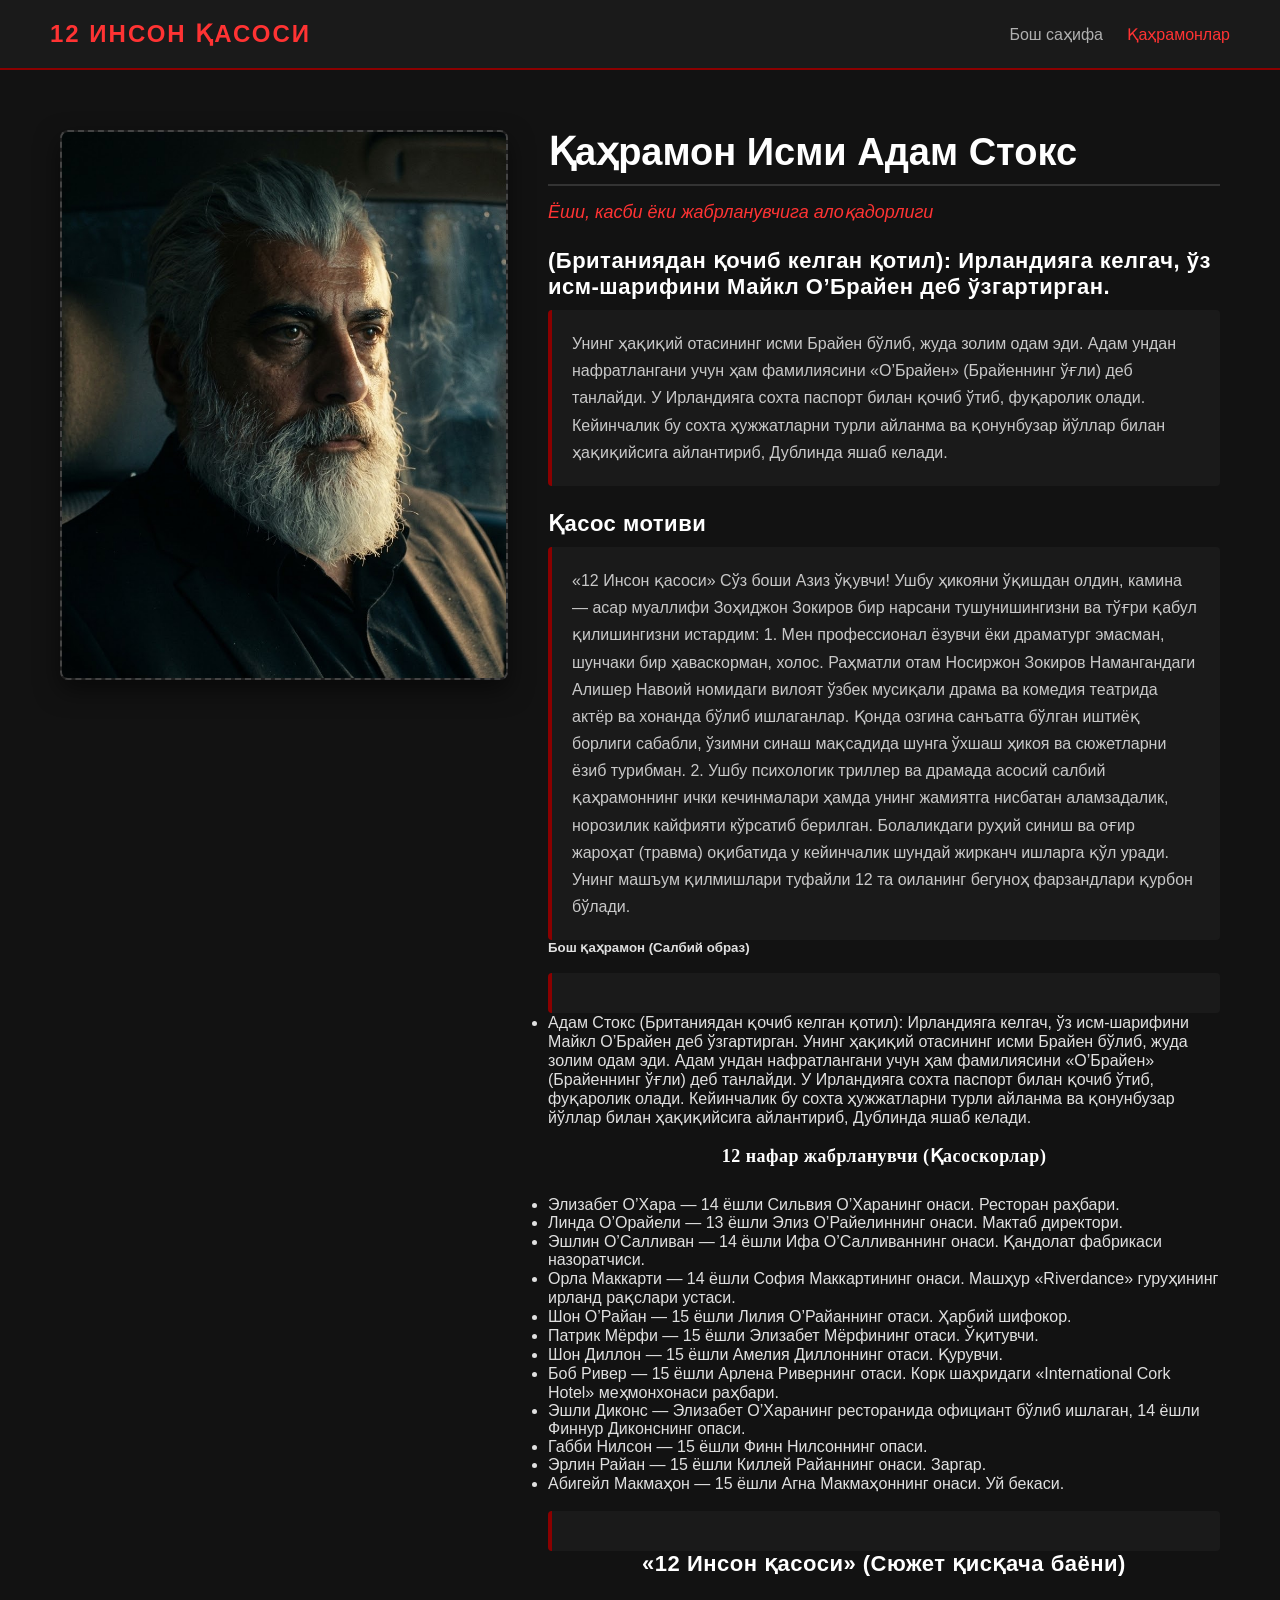
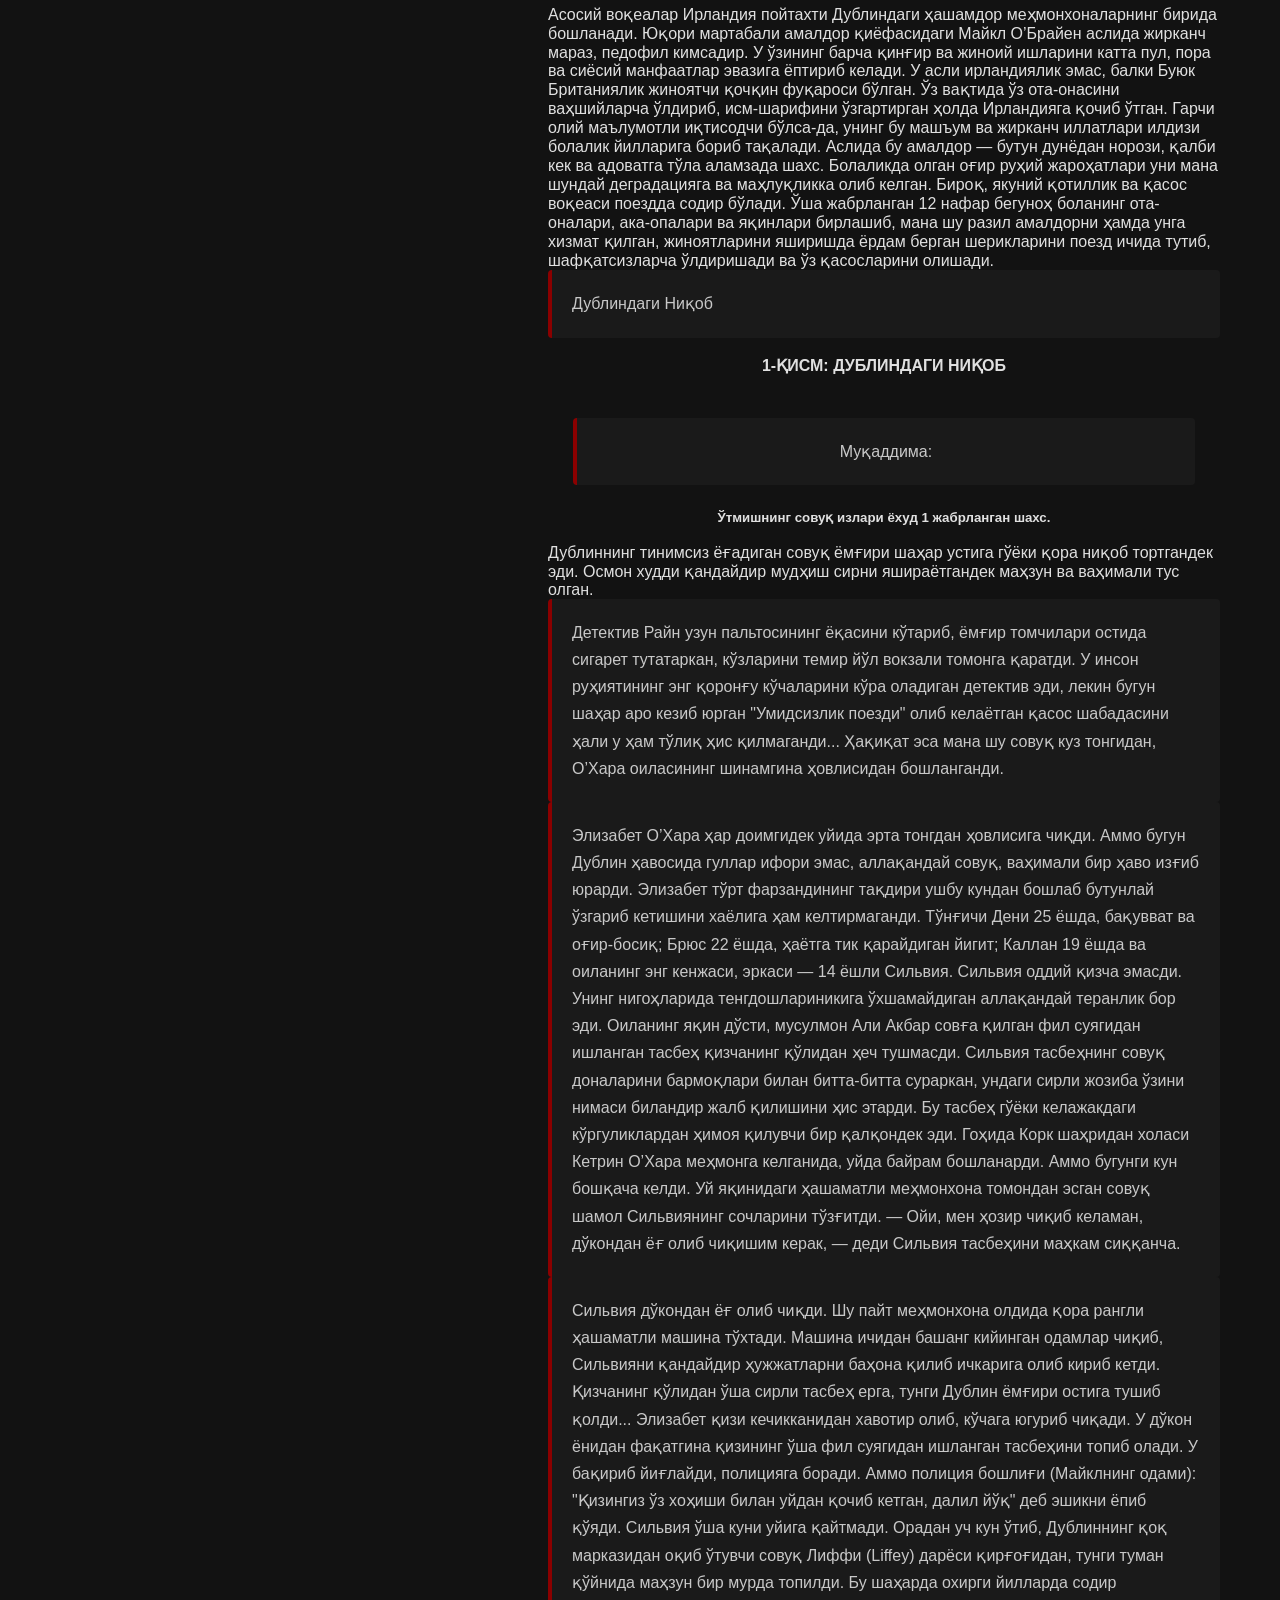
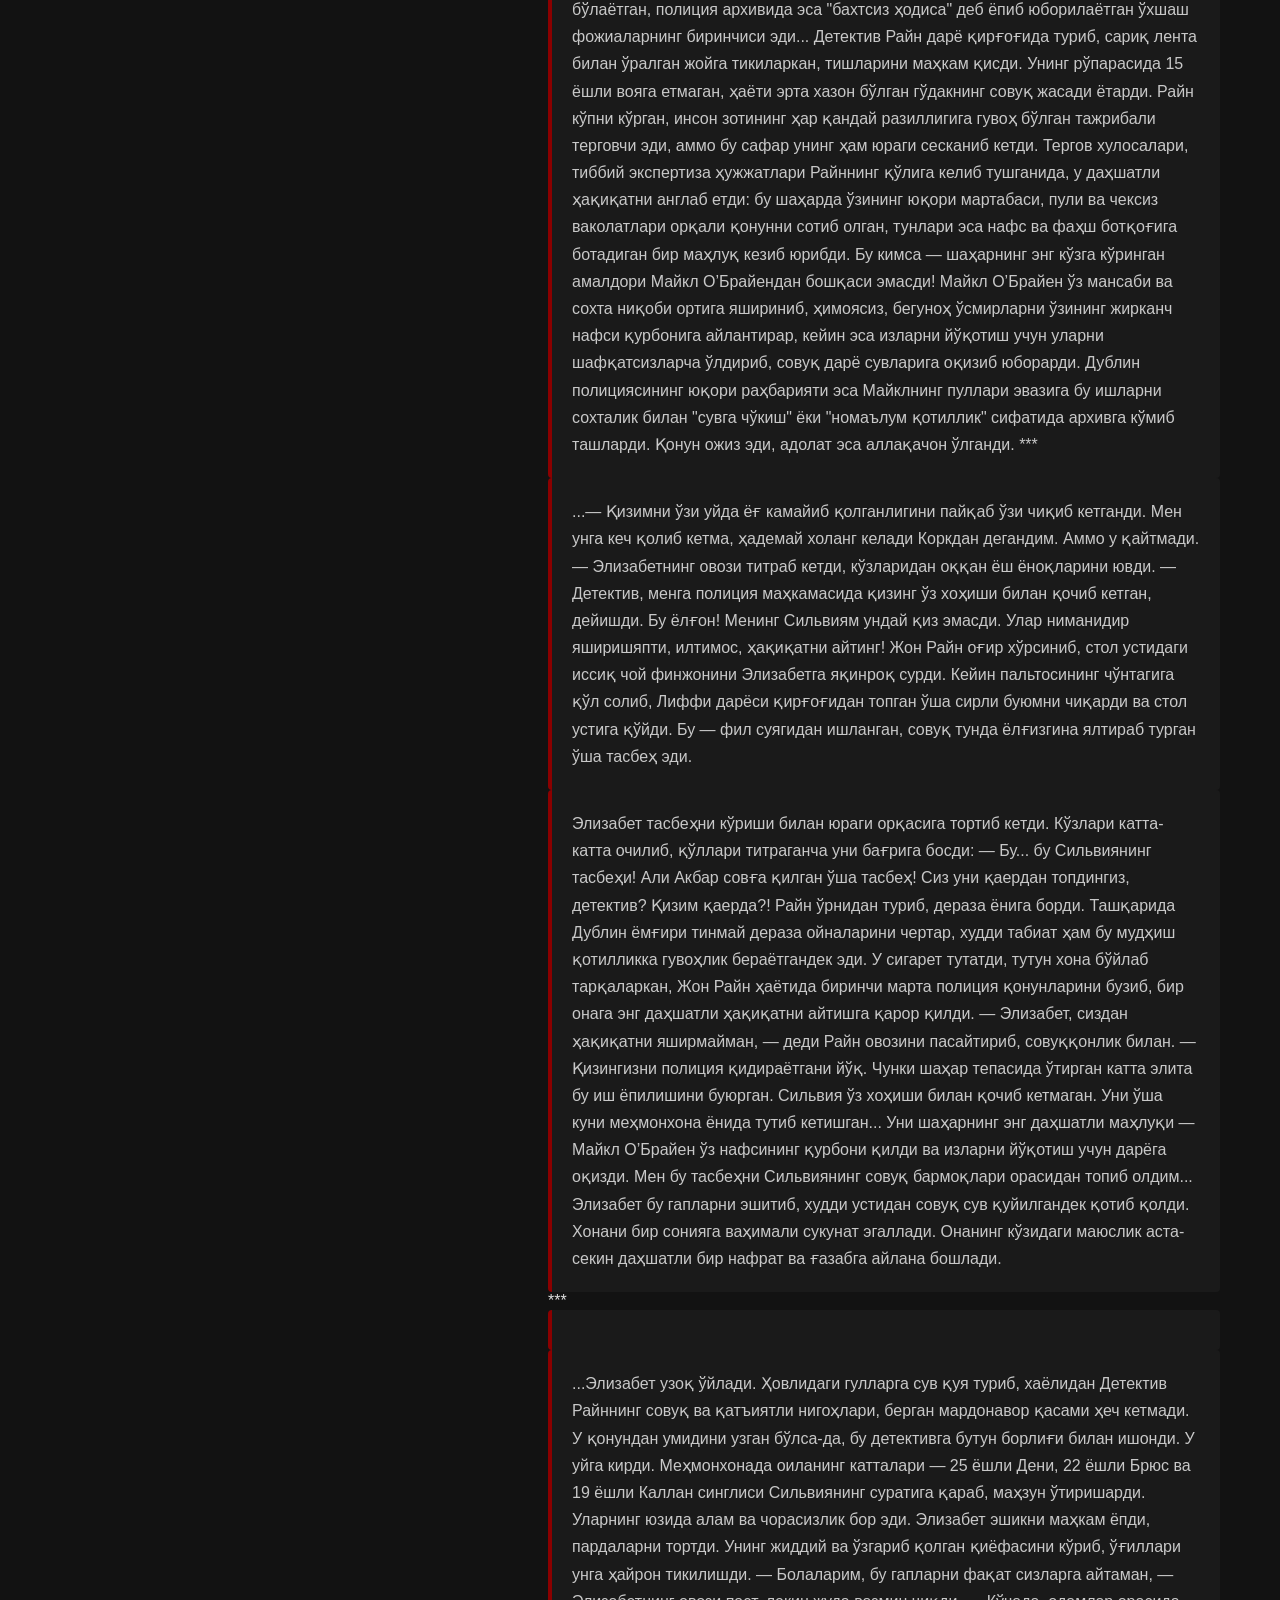
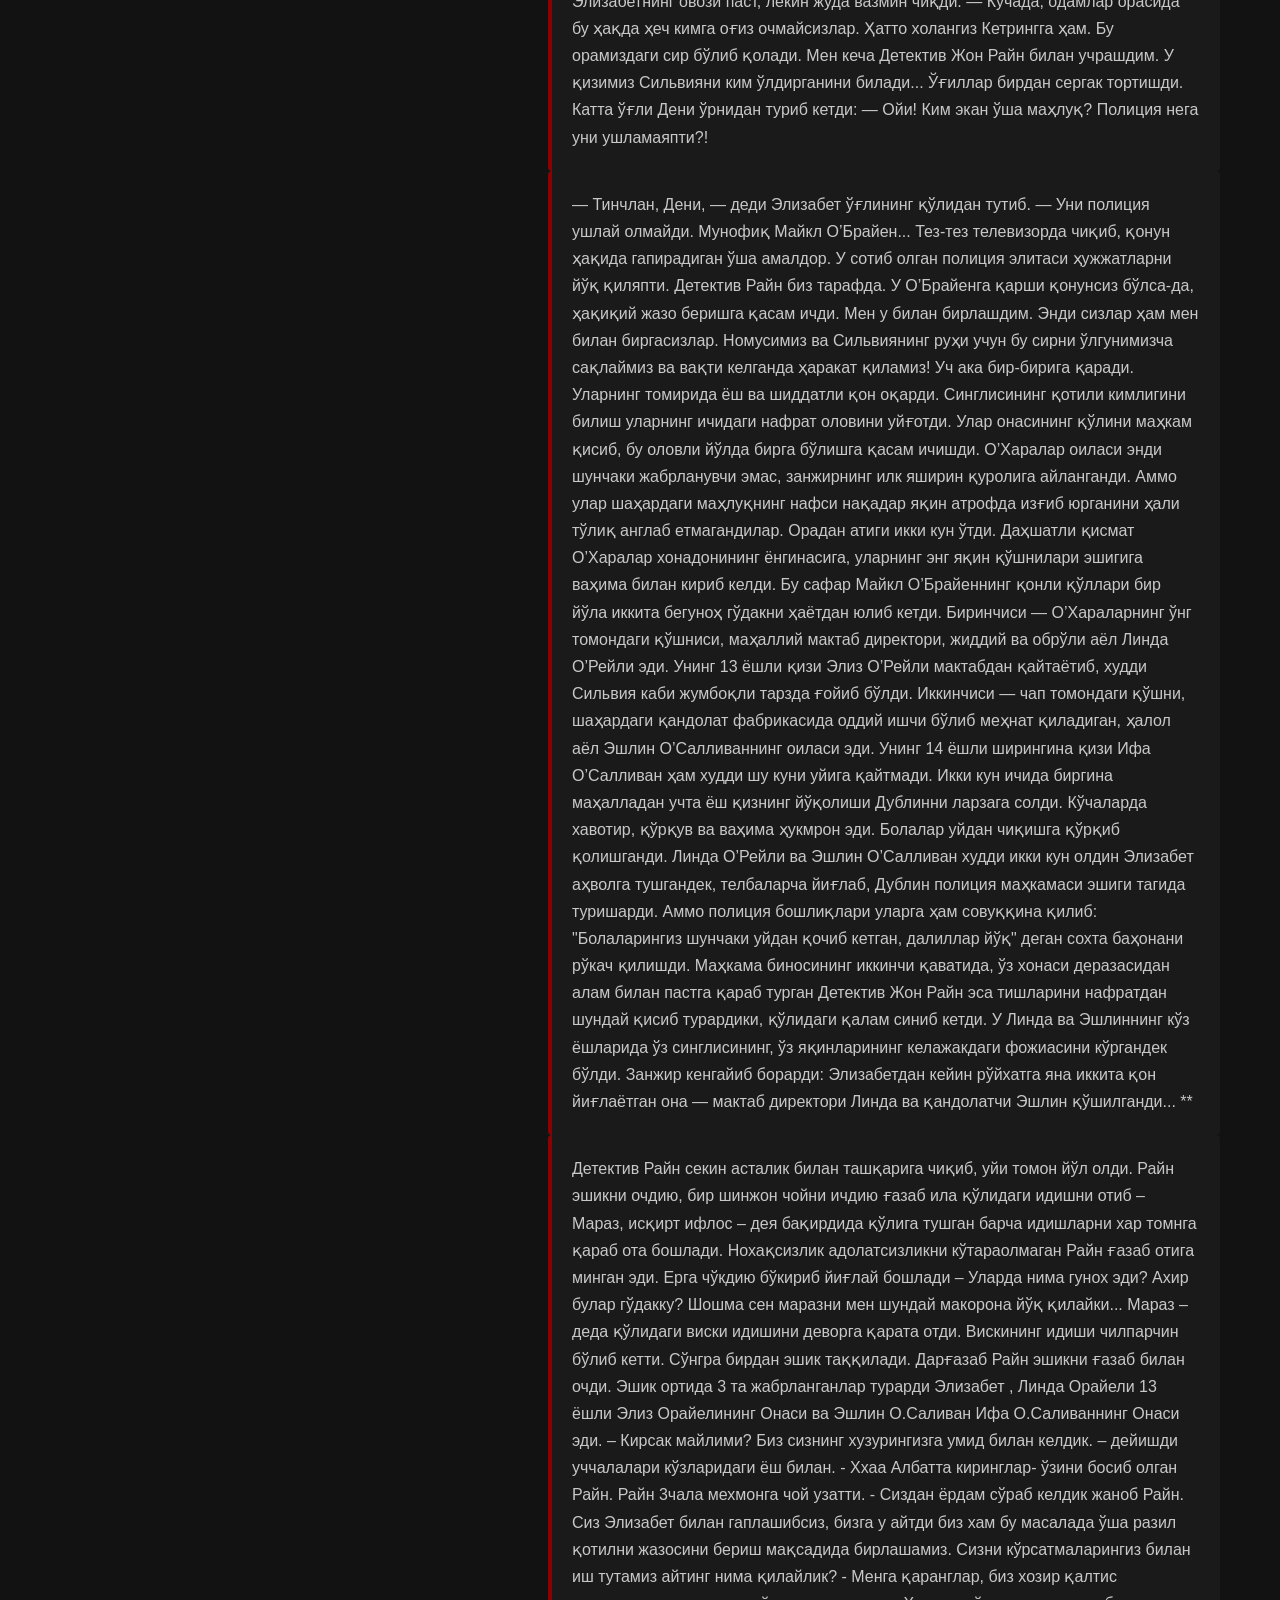
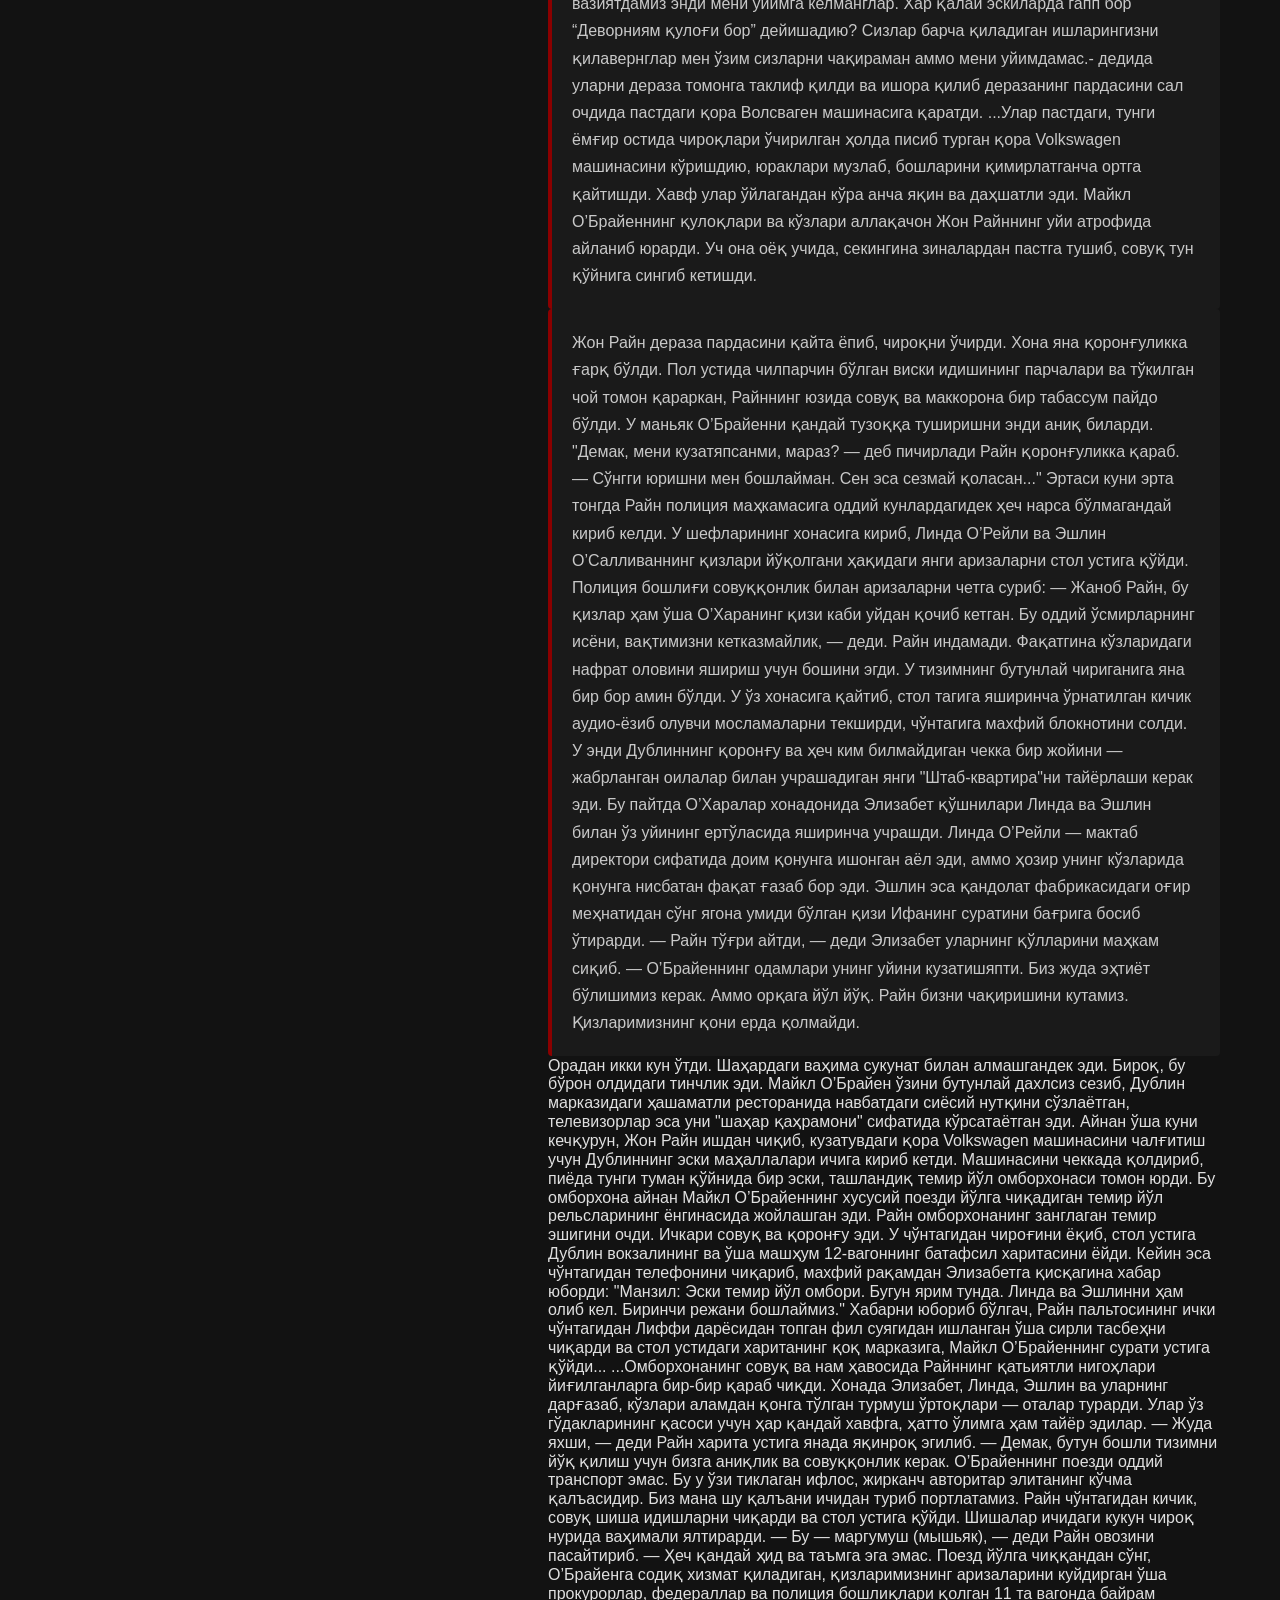
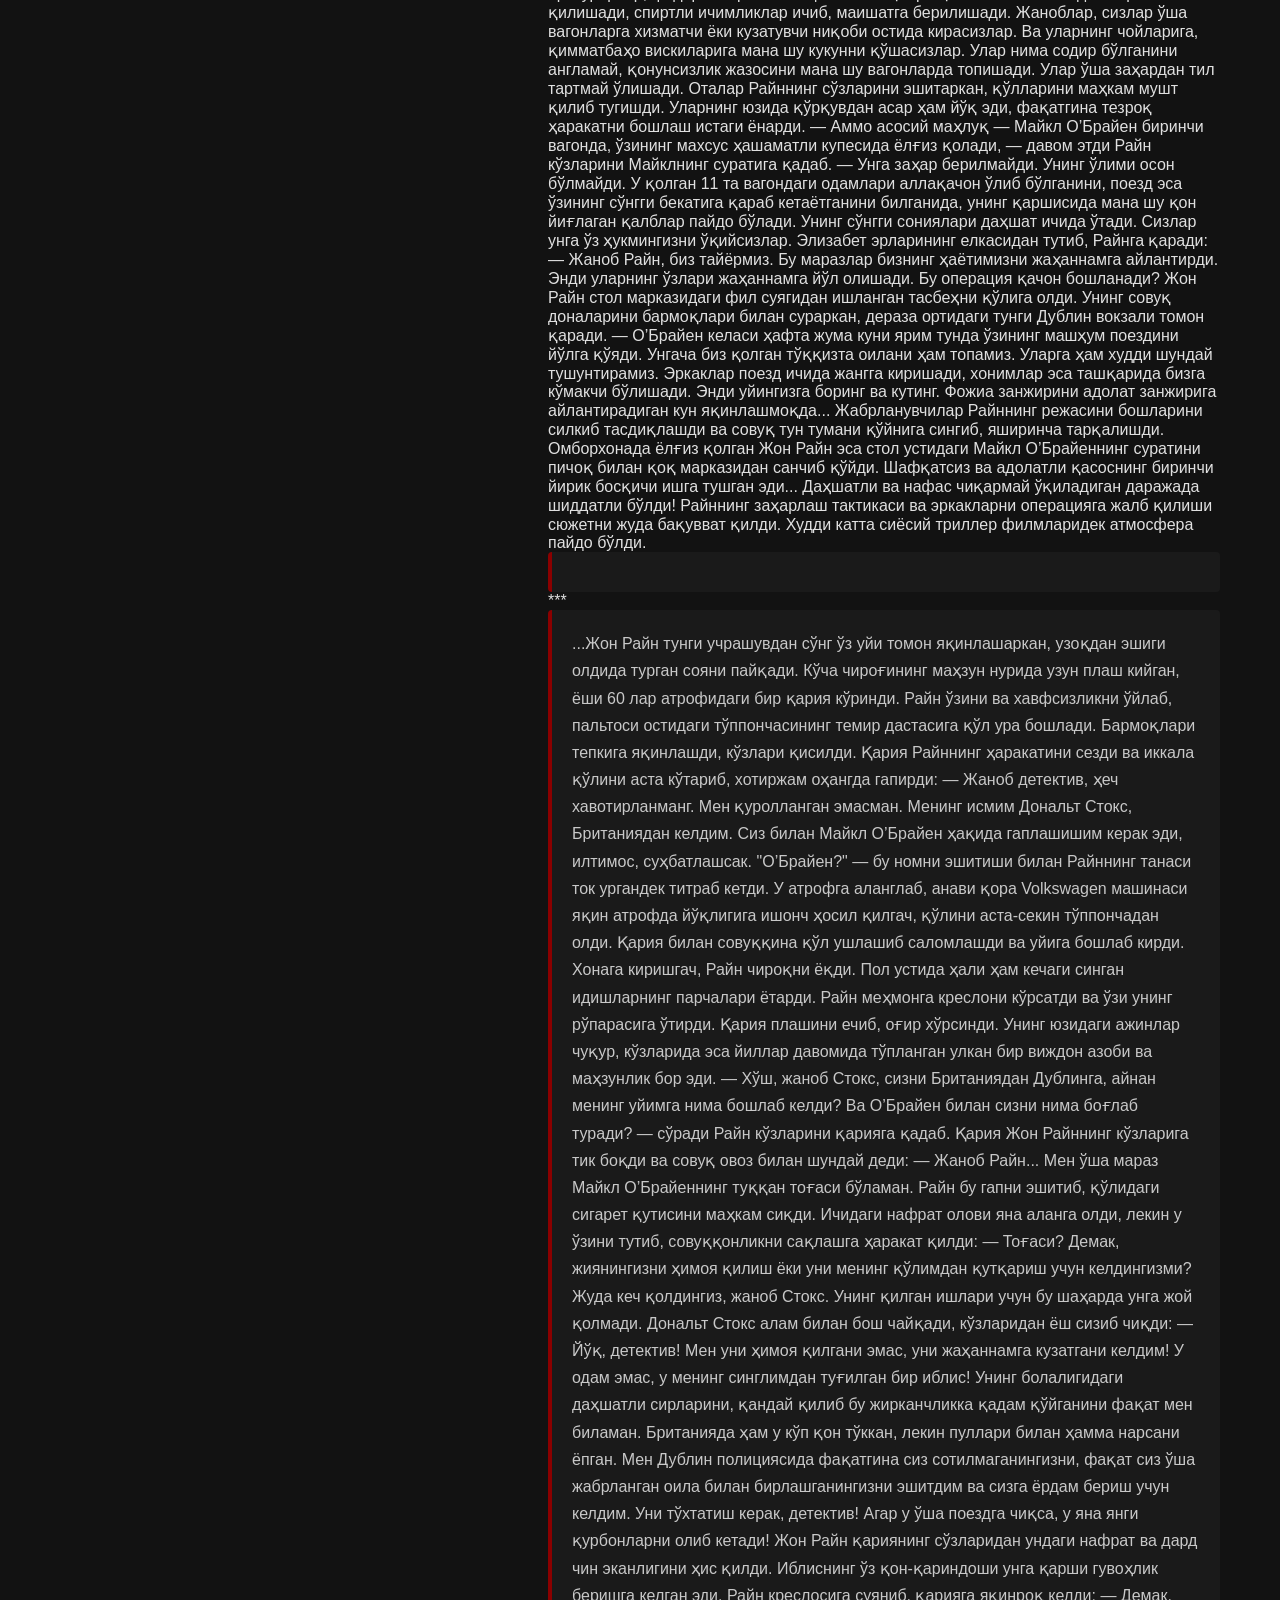
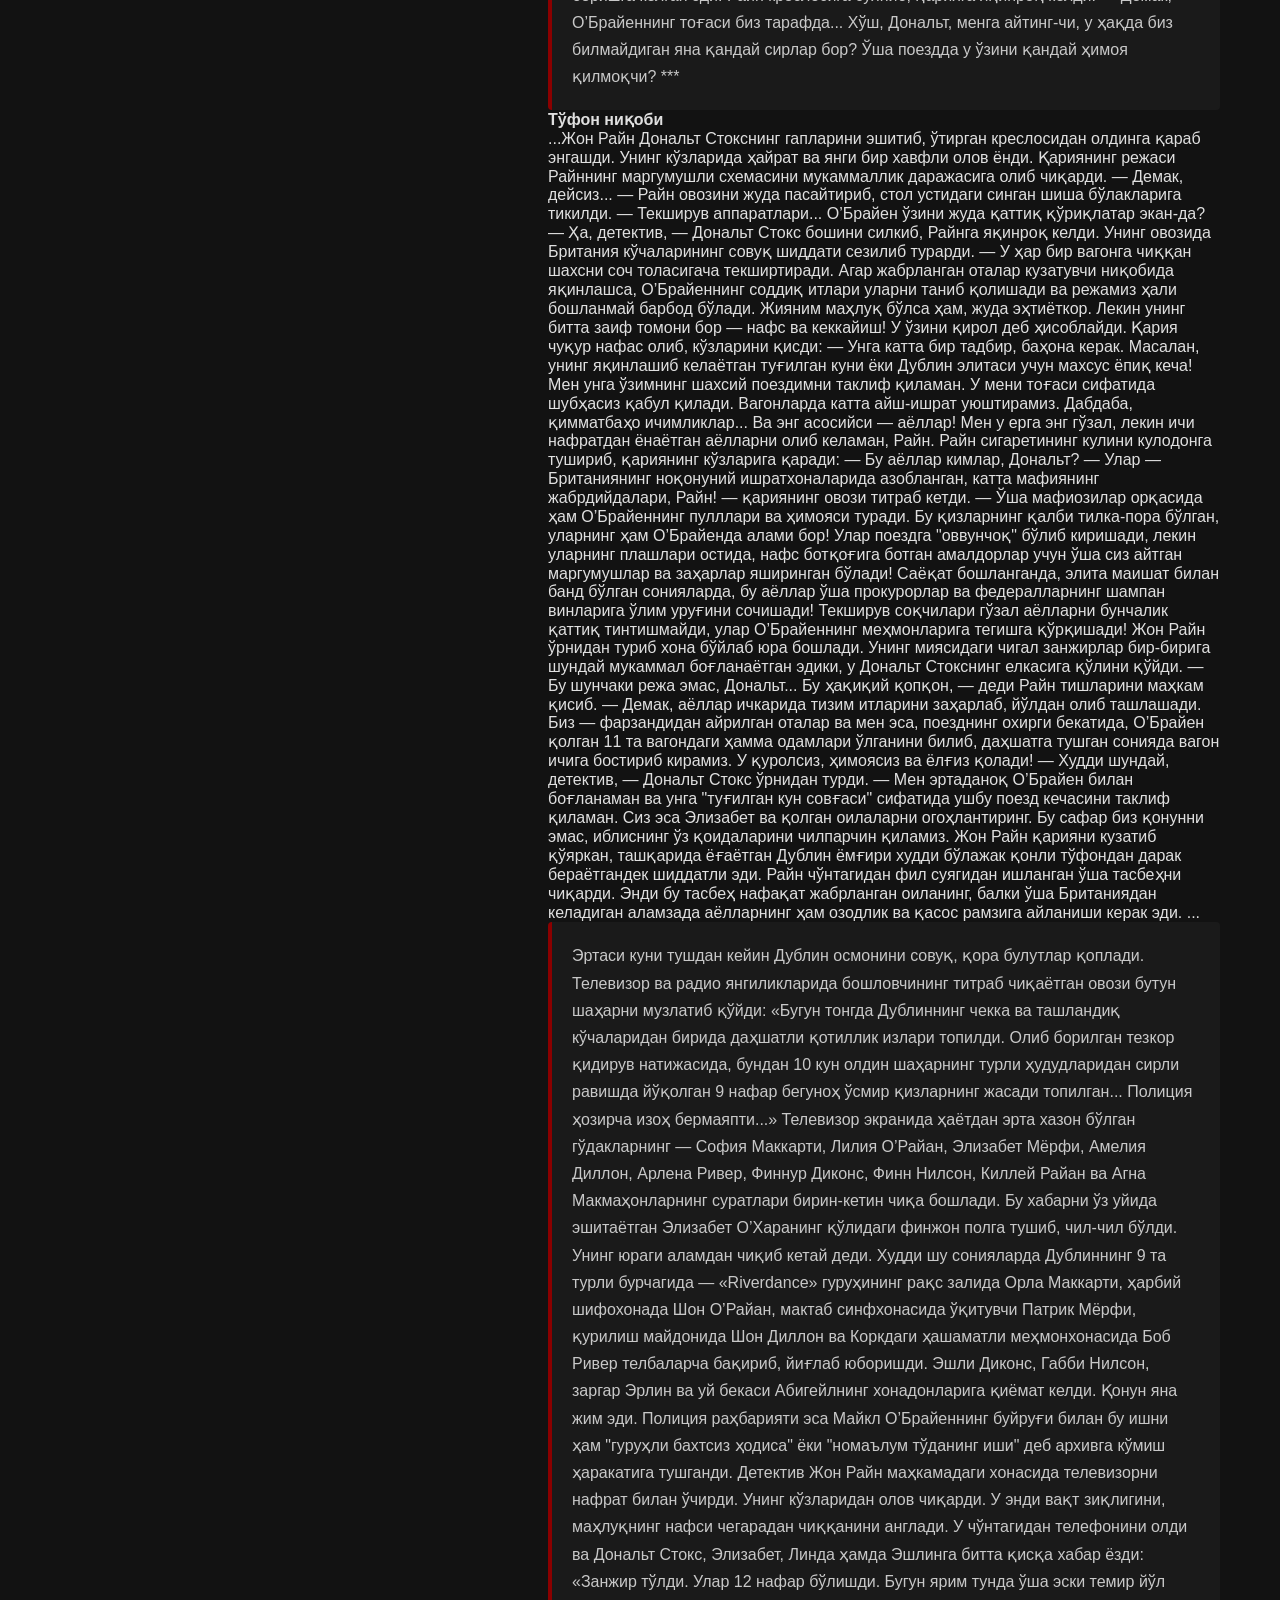
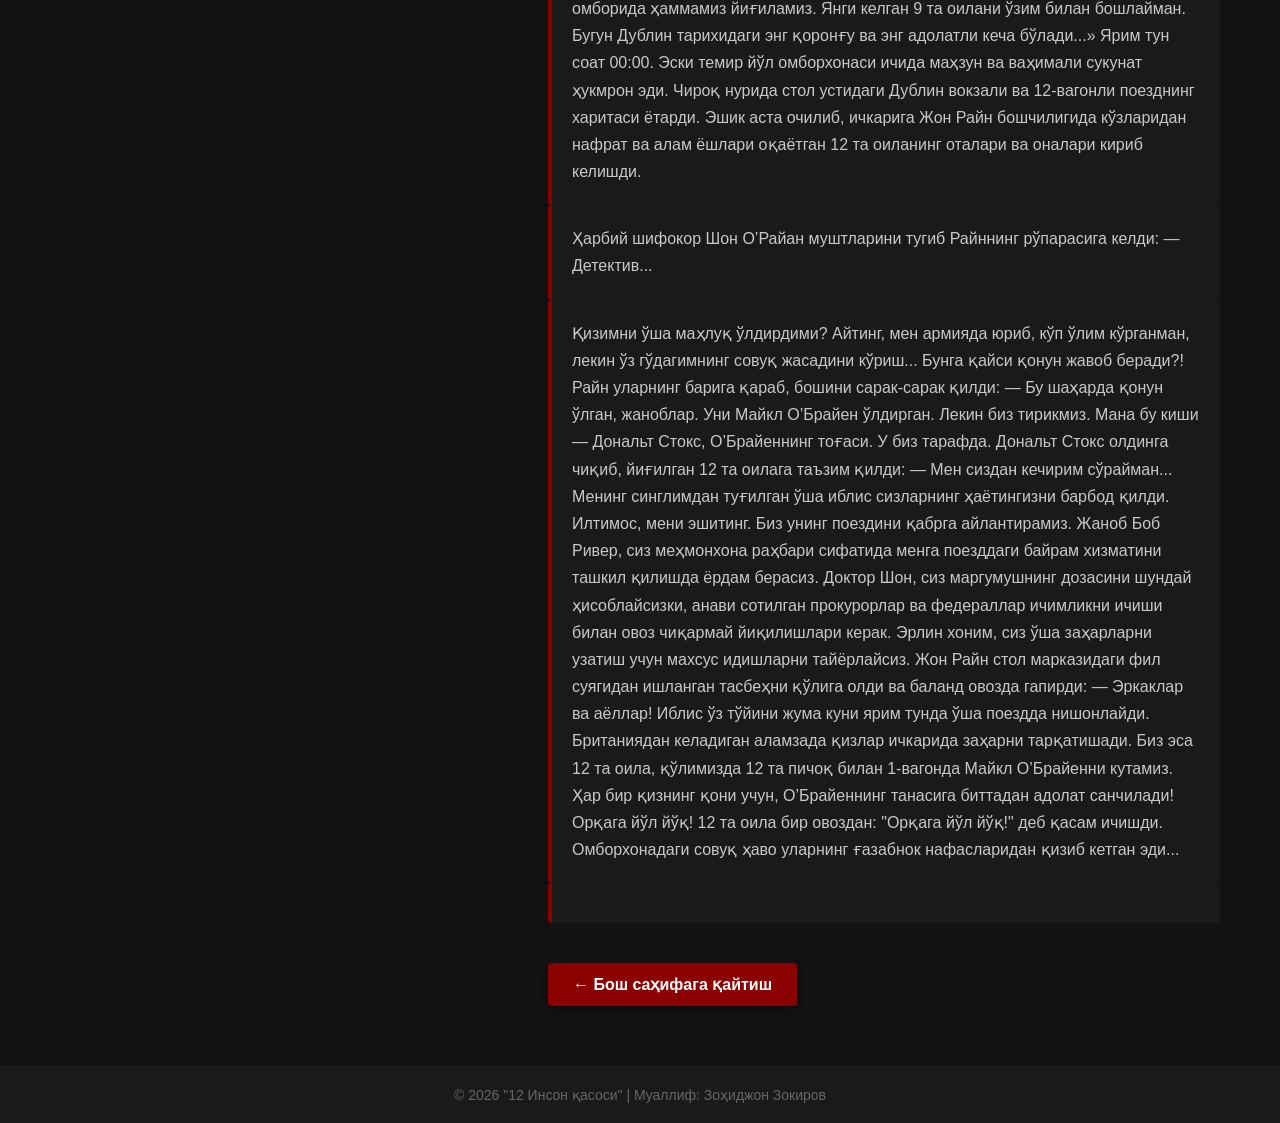
==== commit a5510ec6: "Add files via upload" ====
--- a/page1.html
+++ b/page1.html
@@ -33,13 +33,13 @@
 
         <!-- Ўнг томон: Матнлар учун бўш жой -->
         <section class="character-details">
-            <h1 class="character-name">Қаҳрамон Исми (Бу ерга исмни ёзасиз)</h1>
+            <h1 class="character-name">Қаҳрамон Исми  Адам Стокс  </h1>
             <p class="character-status">Ёши, касби ёки жабрланувчига алоқадорлиги</p>
             
             <div class="character-story">
-                <h3>Қаҳрамон ҳақида тавсиф</h3>
+                <h3>(Британиядан қочиб келган қотил): Ирландияга келгач, ўз исм-шарифини Майкл О’Брайен деб ўзгартирган.</h3>
                 <p>
-                    Бу ерга қаҳрамоннинг ички кечинмалари, тарихи ва асар сюжетидаги роли ҳақидаги матнларни киритасиз. Матн ҳажмига қараб бу жой ўзи мослашиб кенгаяверади.
+ Унинг ҳақиқий отасининг исми Брайен бўлиб, жуда золим одам эди. Адам ундан нафратлангани учун ҳам фамилиясини «О’Брайен» (Брайеннинг ўғли) деб танлайди. У Ирландияга сохта паспорт билан қочиб ўтиб, фуқаролик олади. Кейинчалик бу сохта ҳужжатларни турли айланма ва қонунбузар йўллар билан ҳақиқийсига айлантириб, Дублинда яшаб келади.
                 </p>
             </div>
 
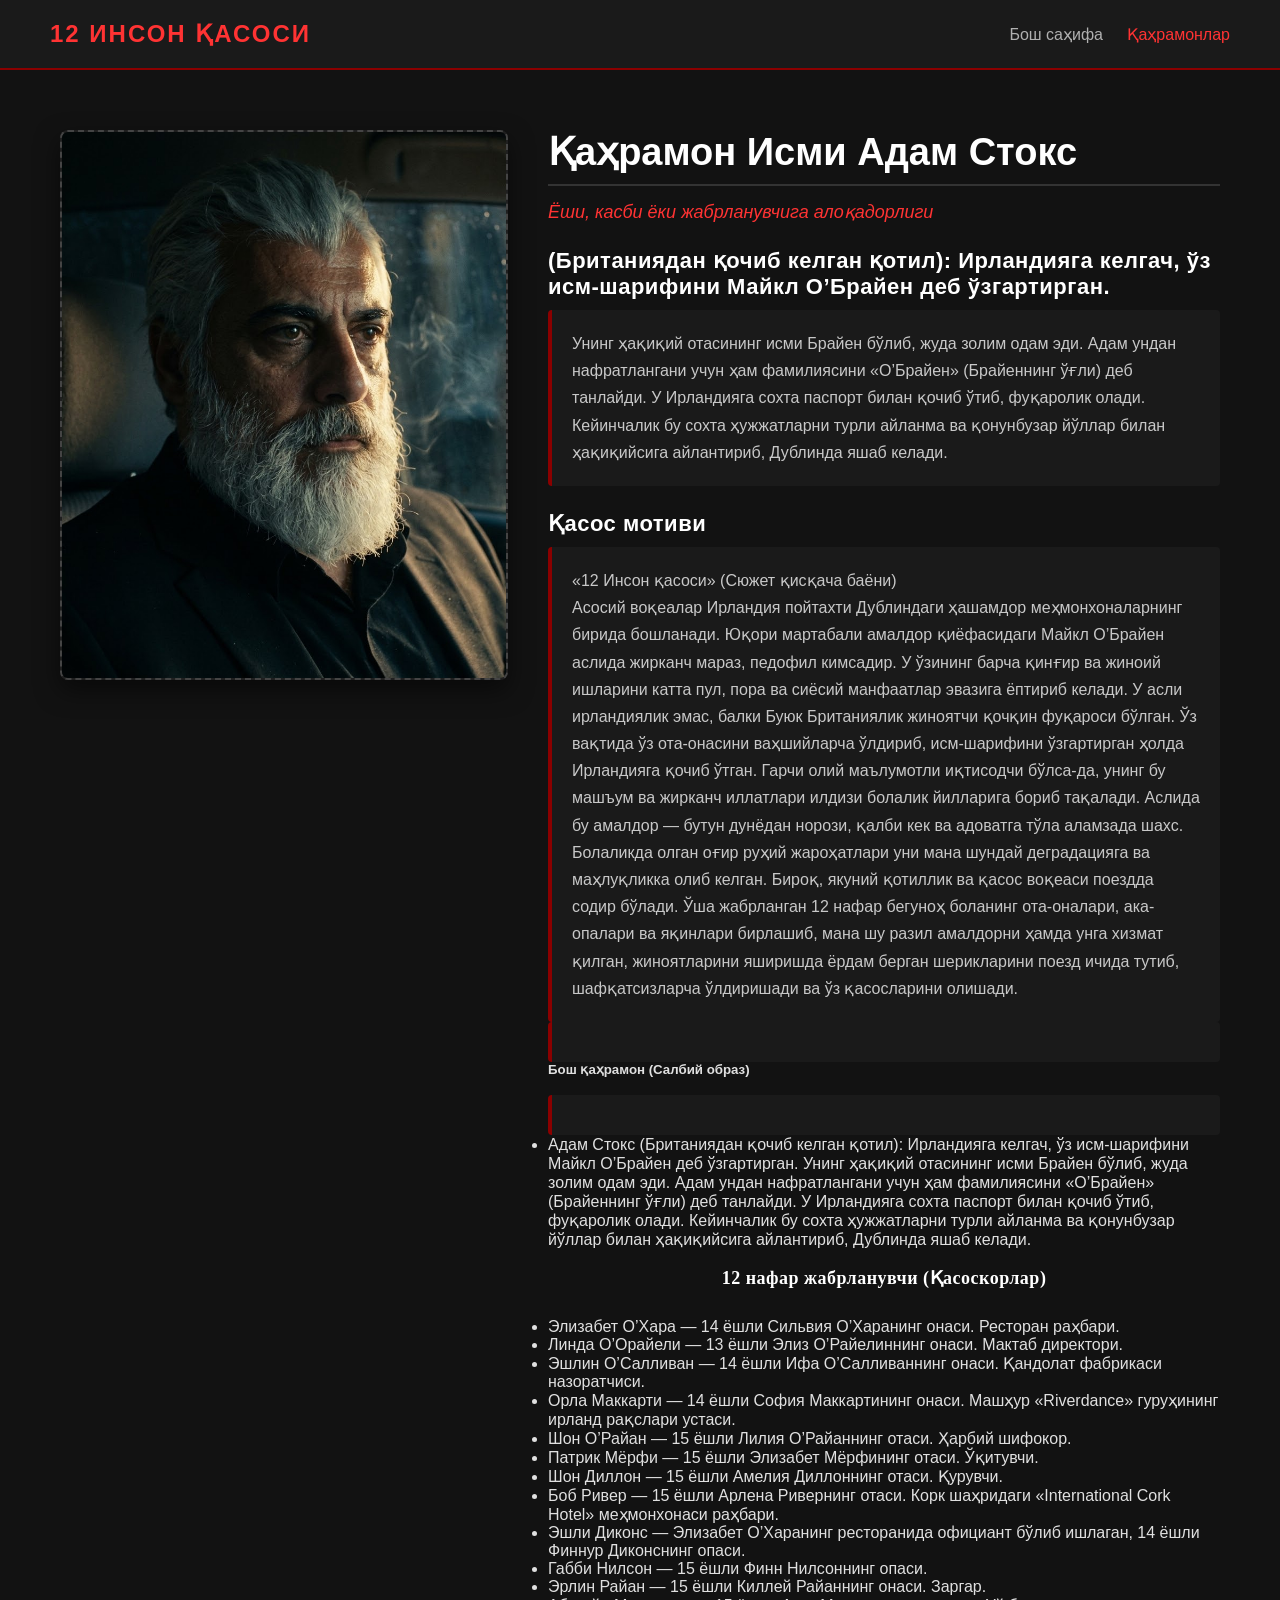
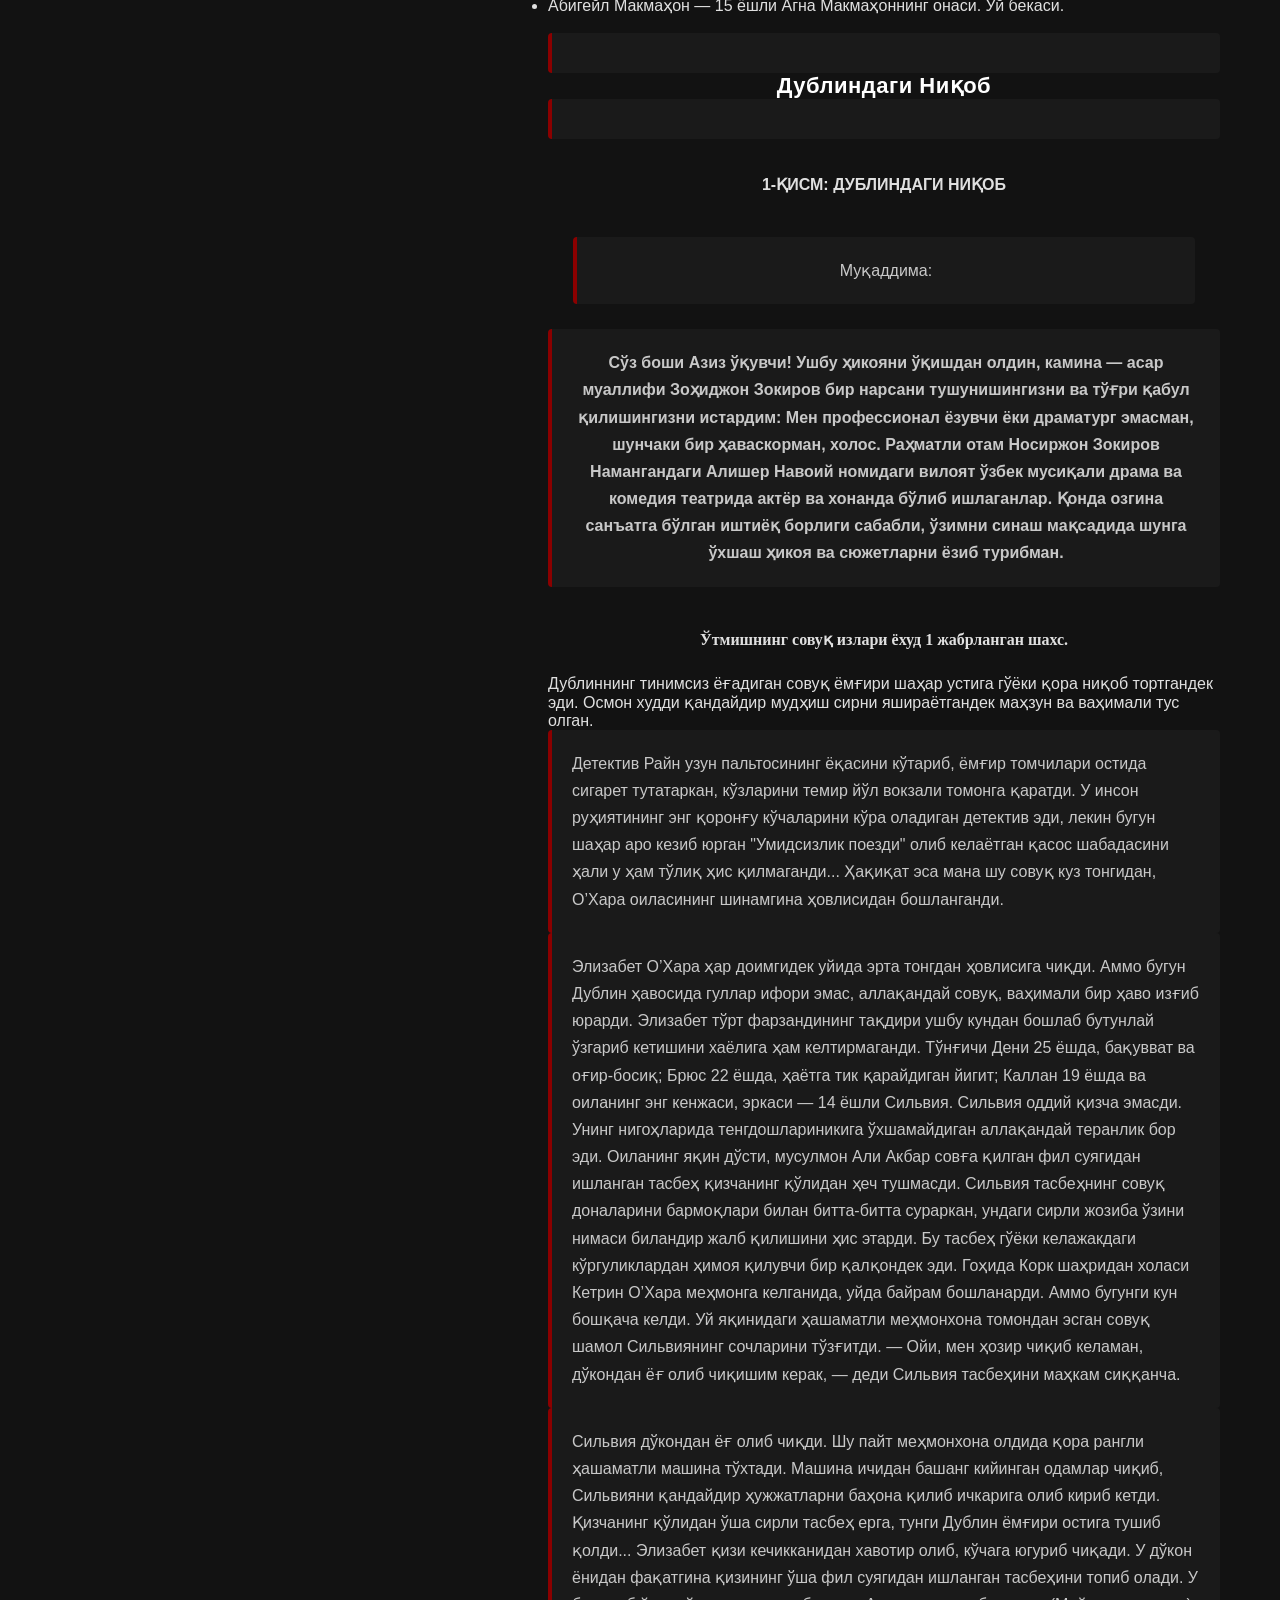
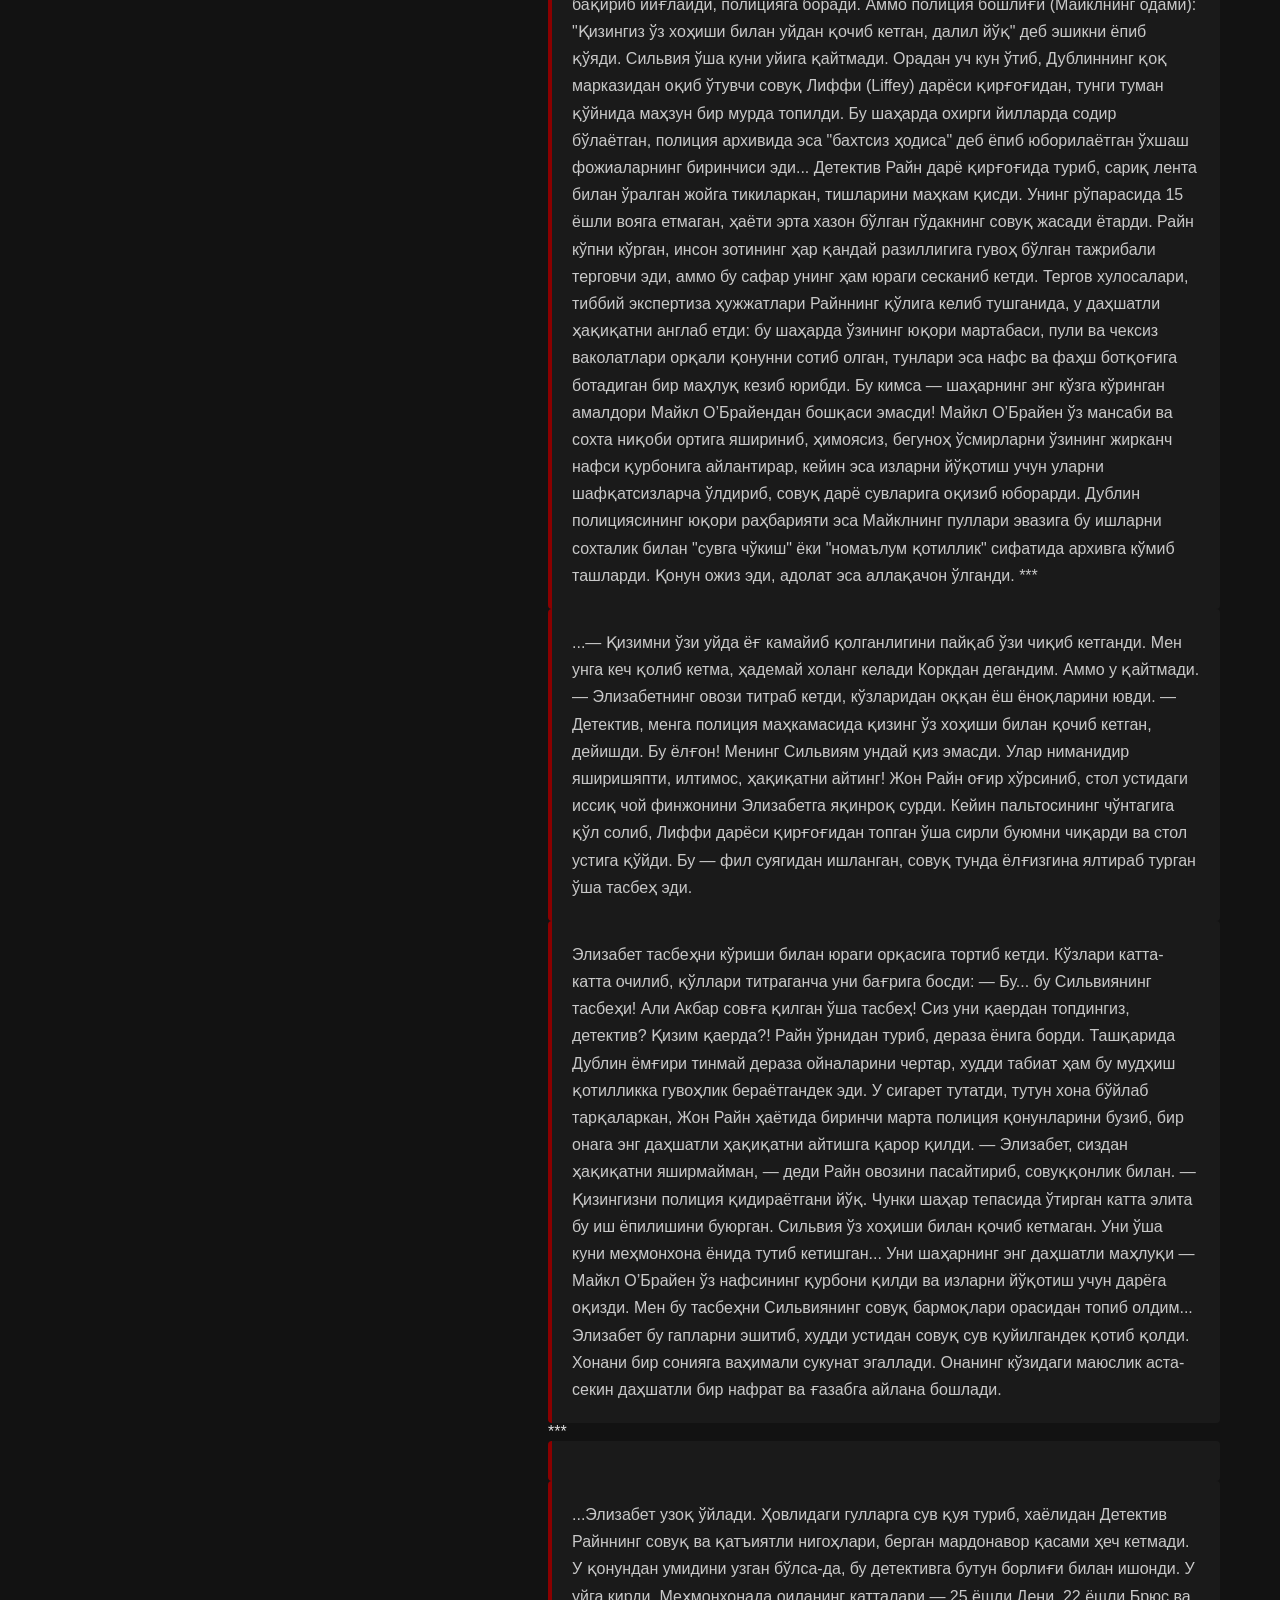
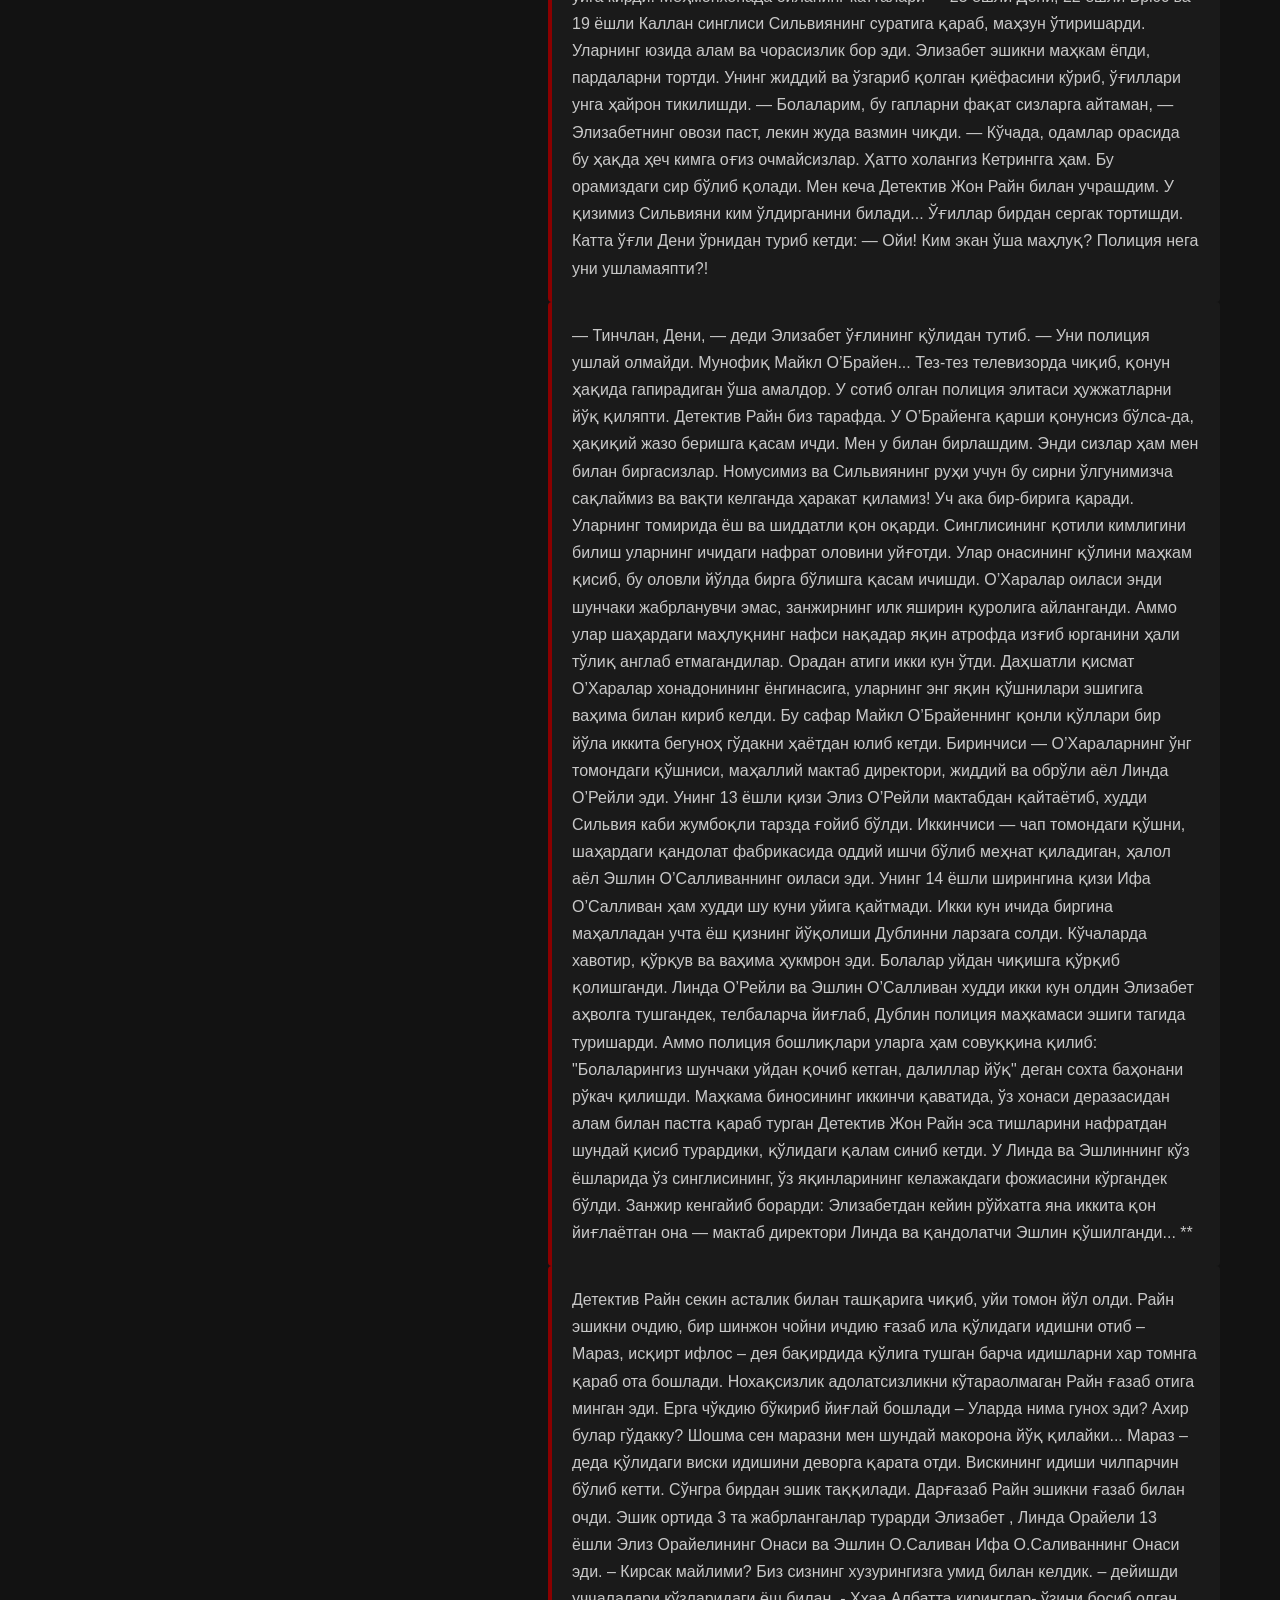
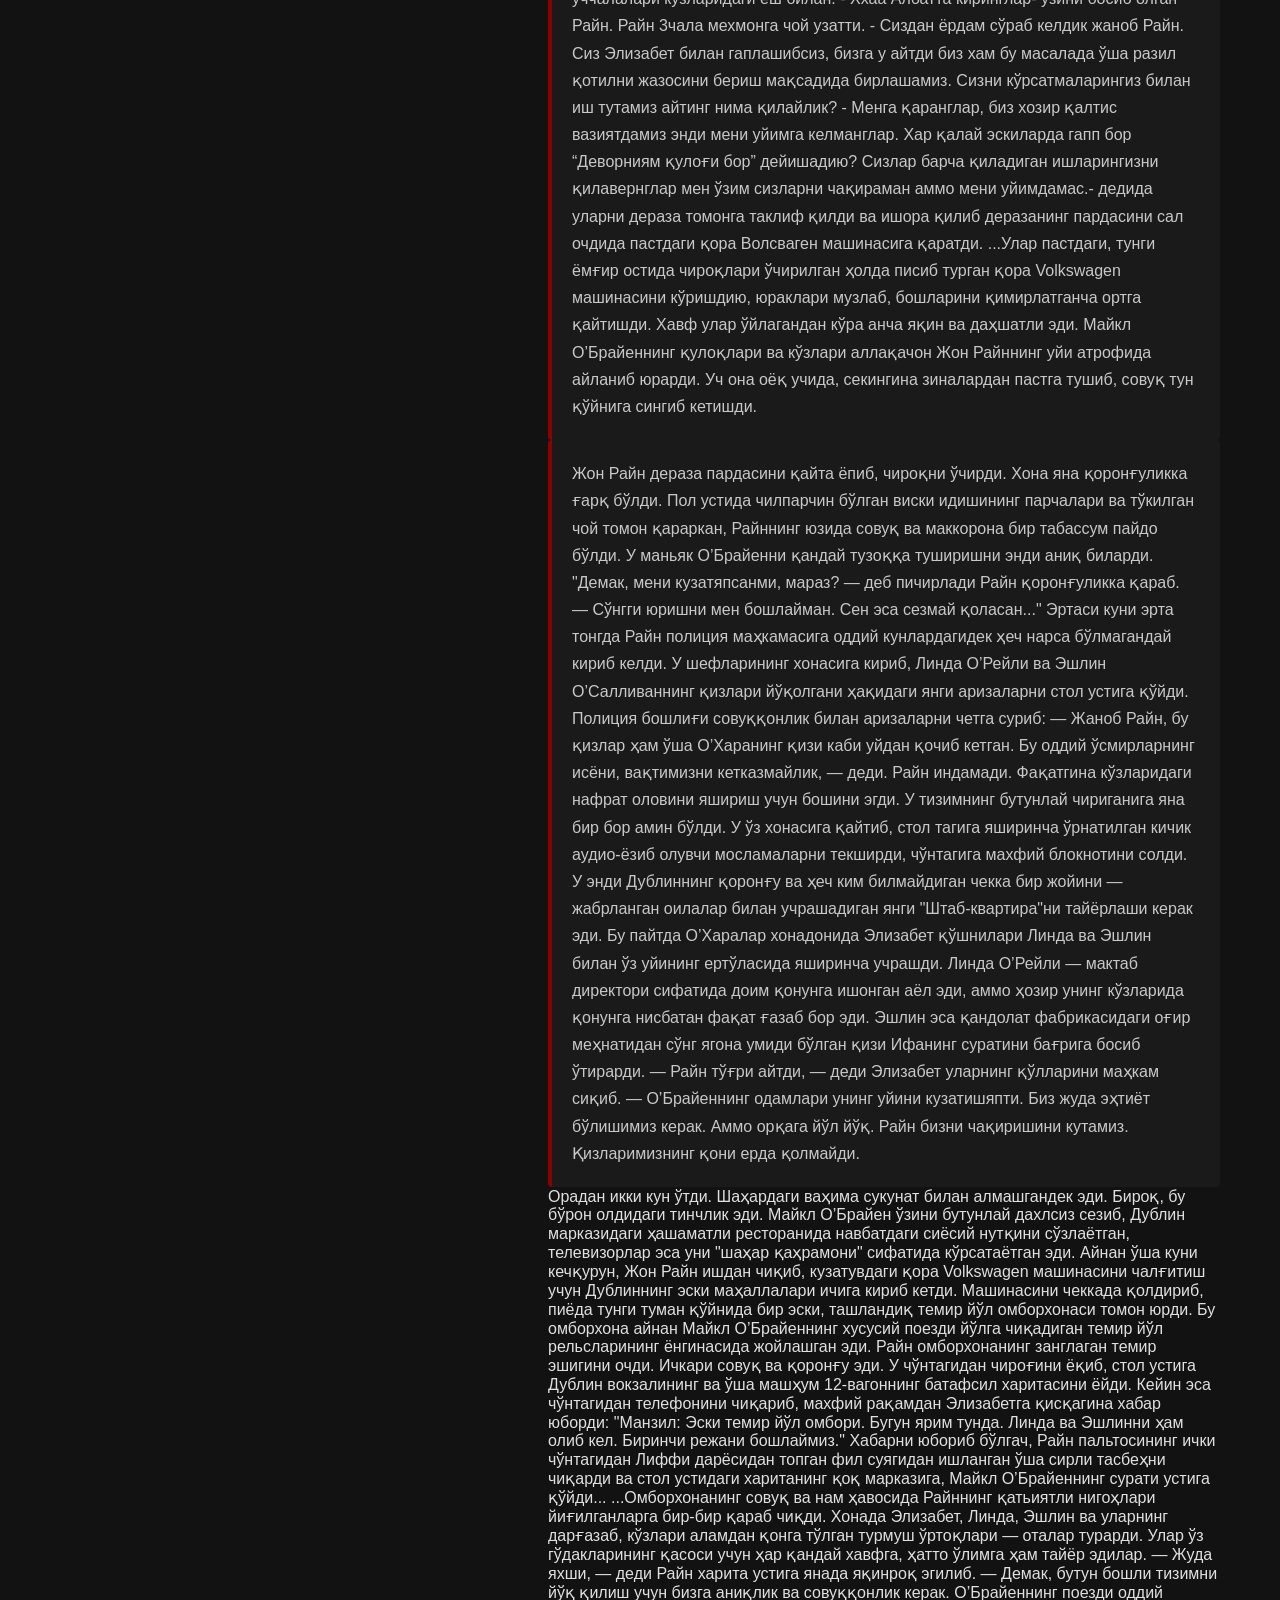
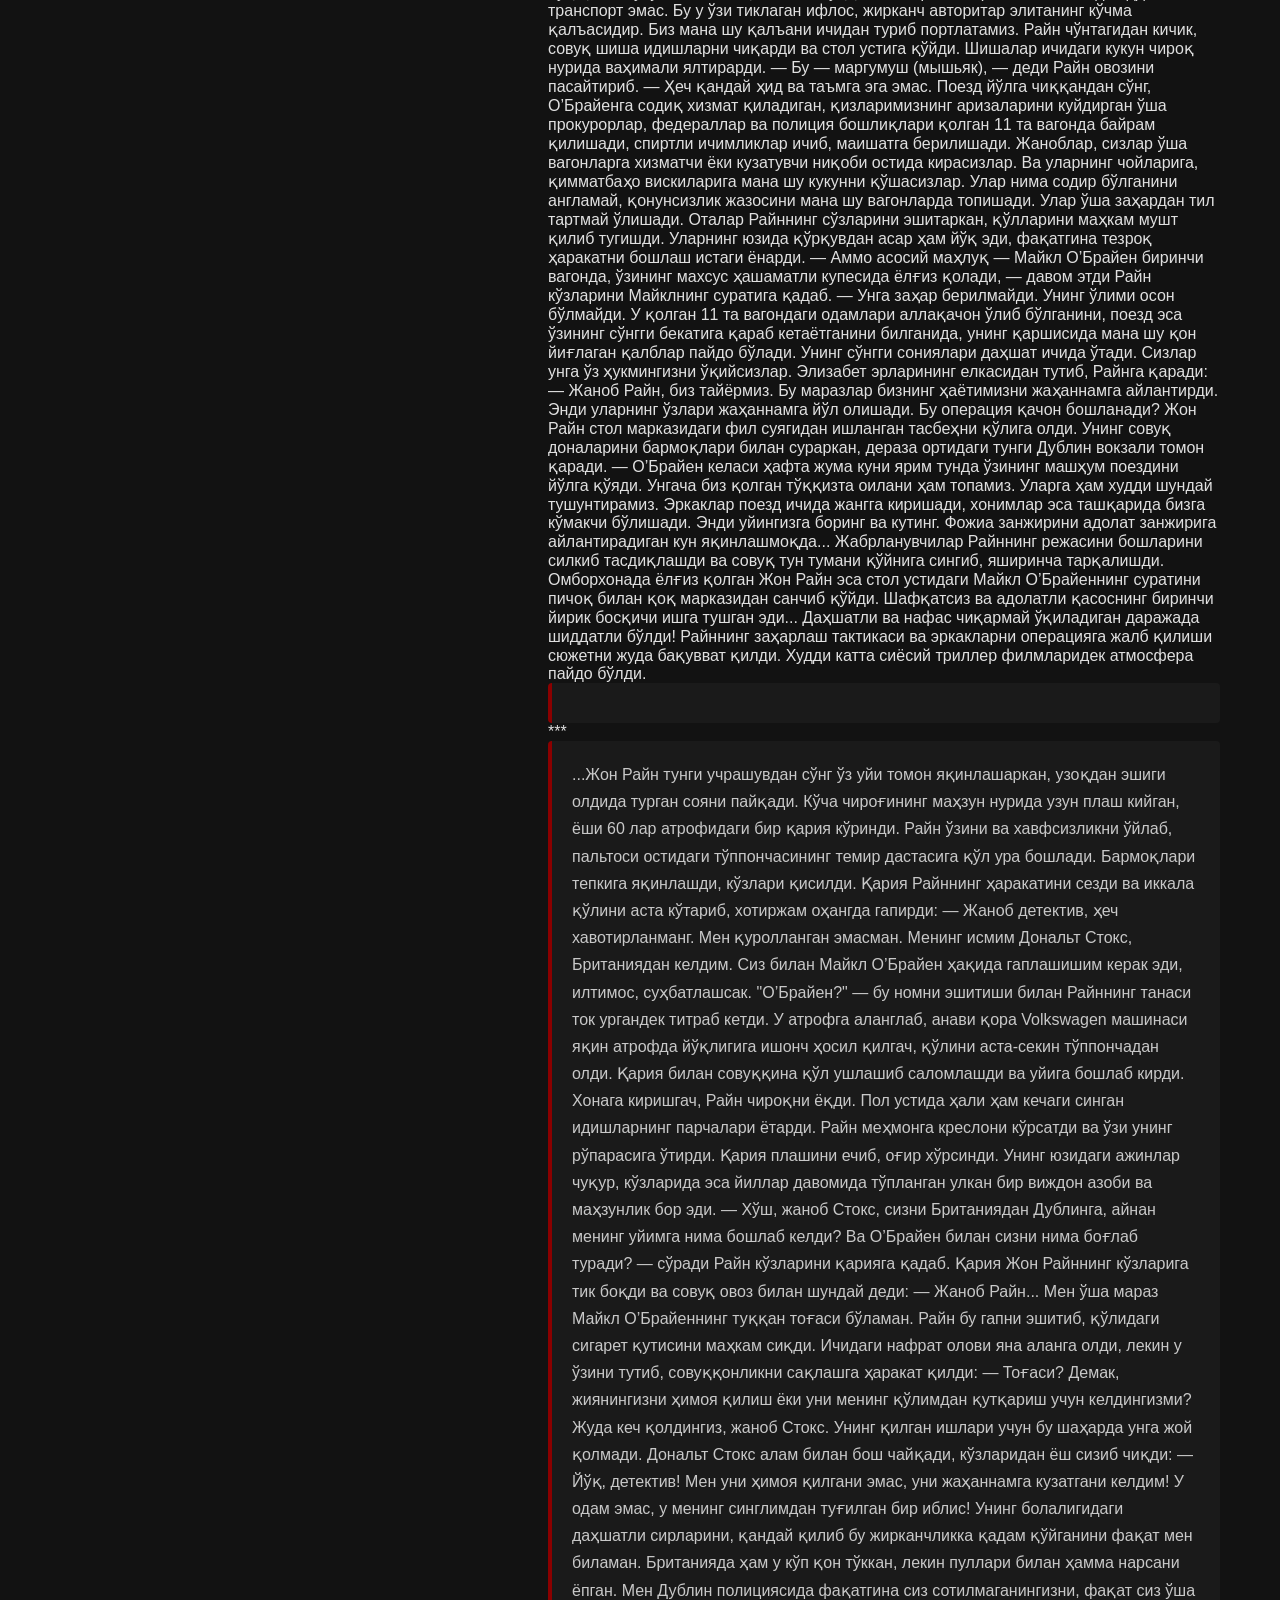
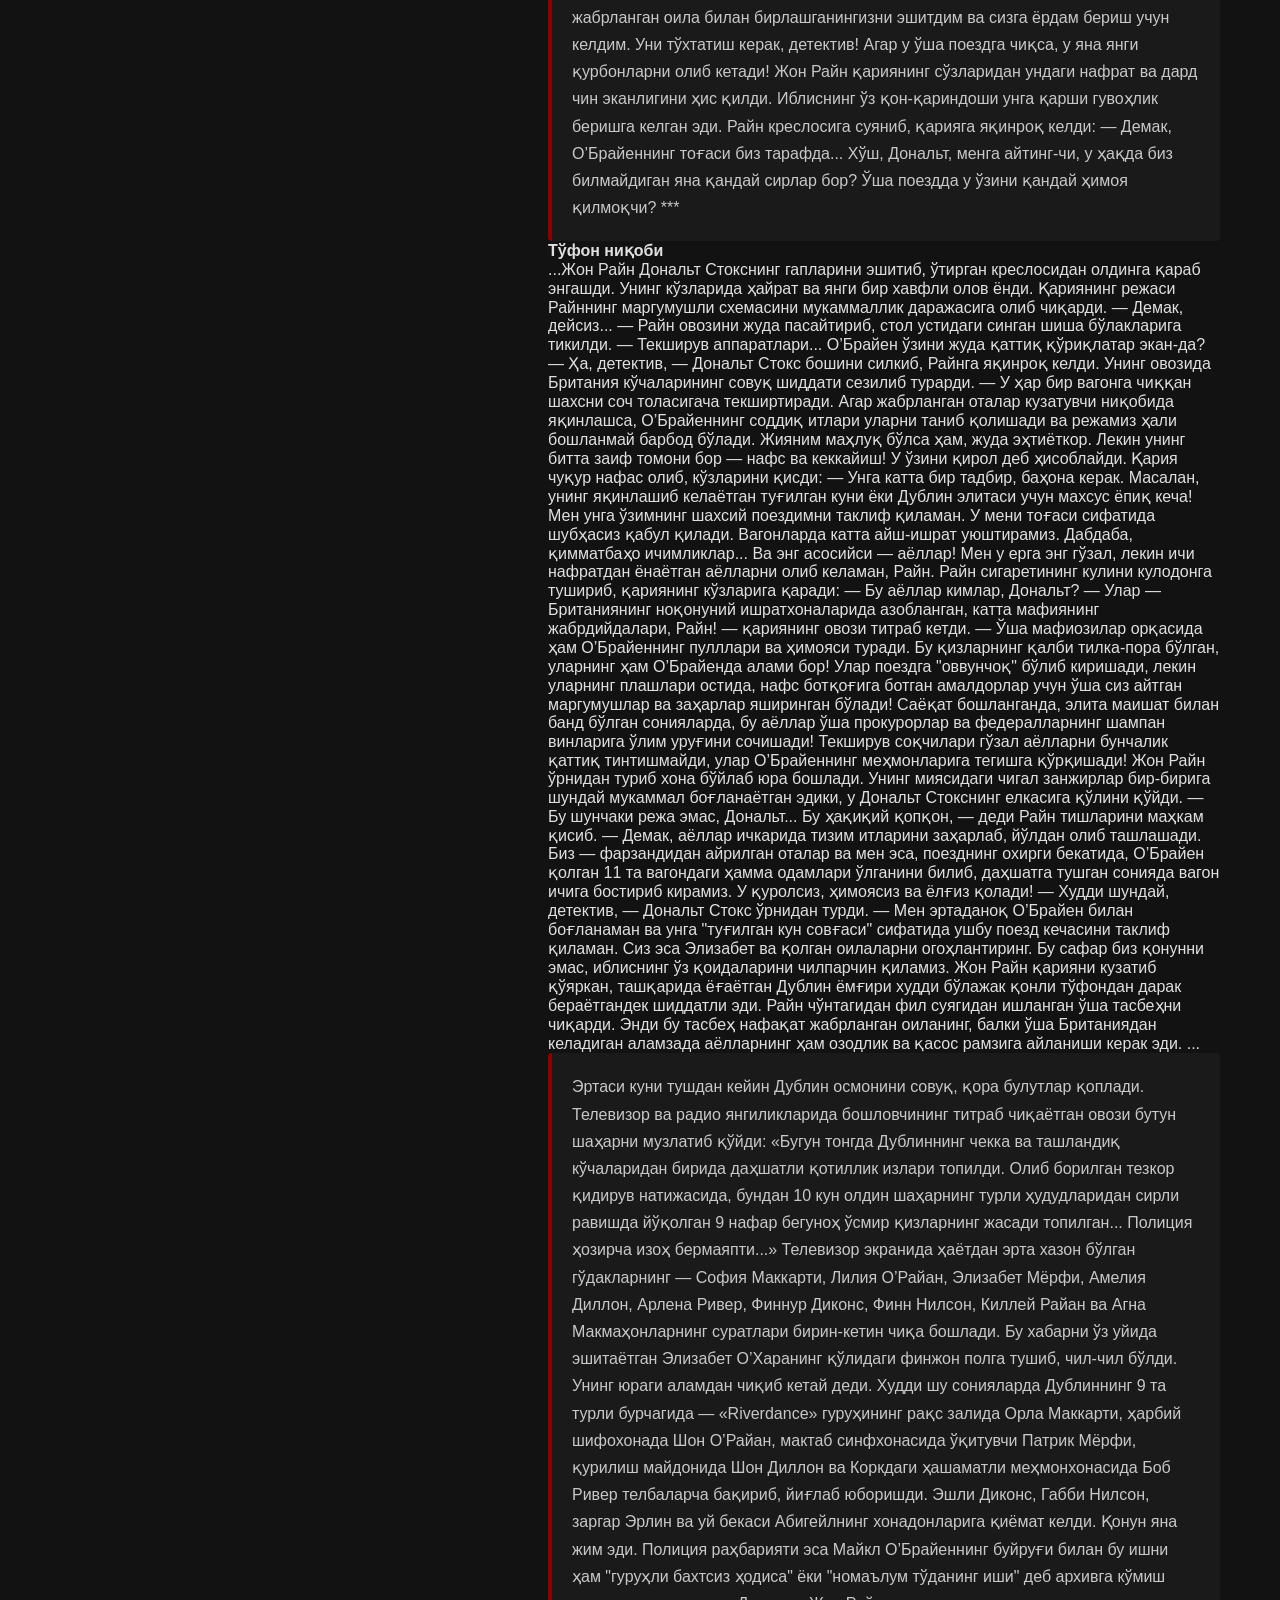
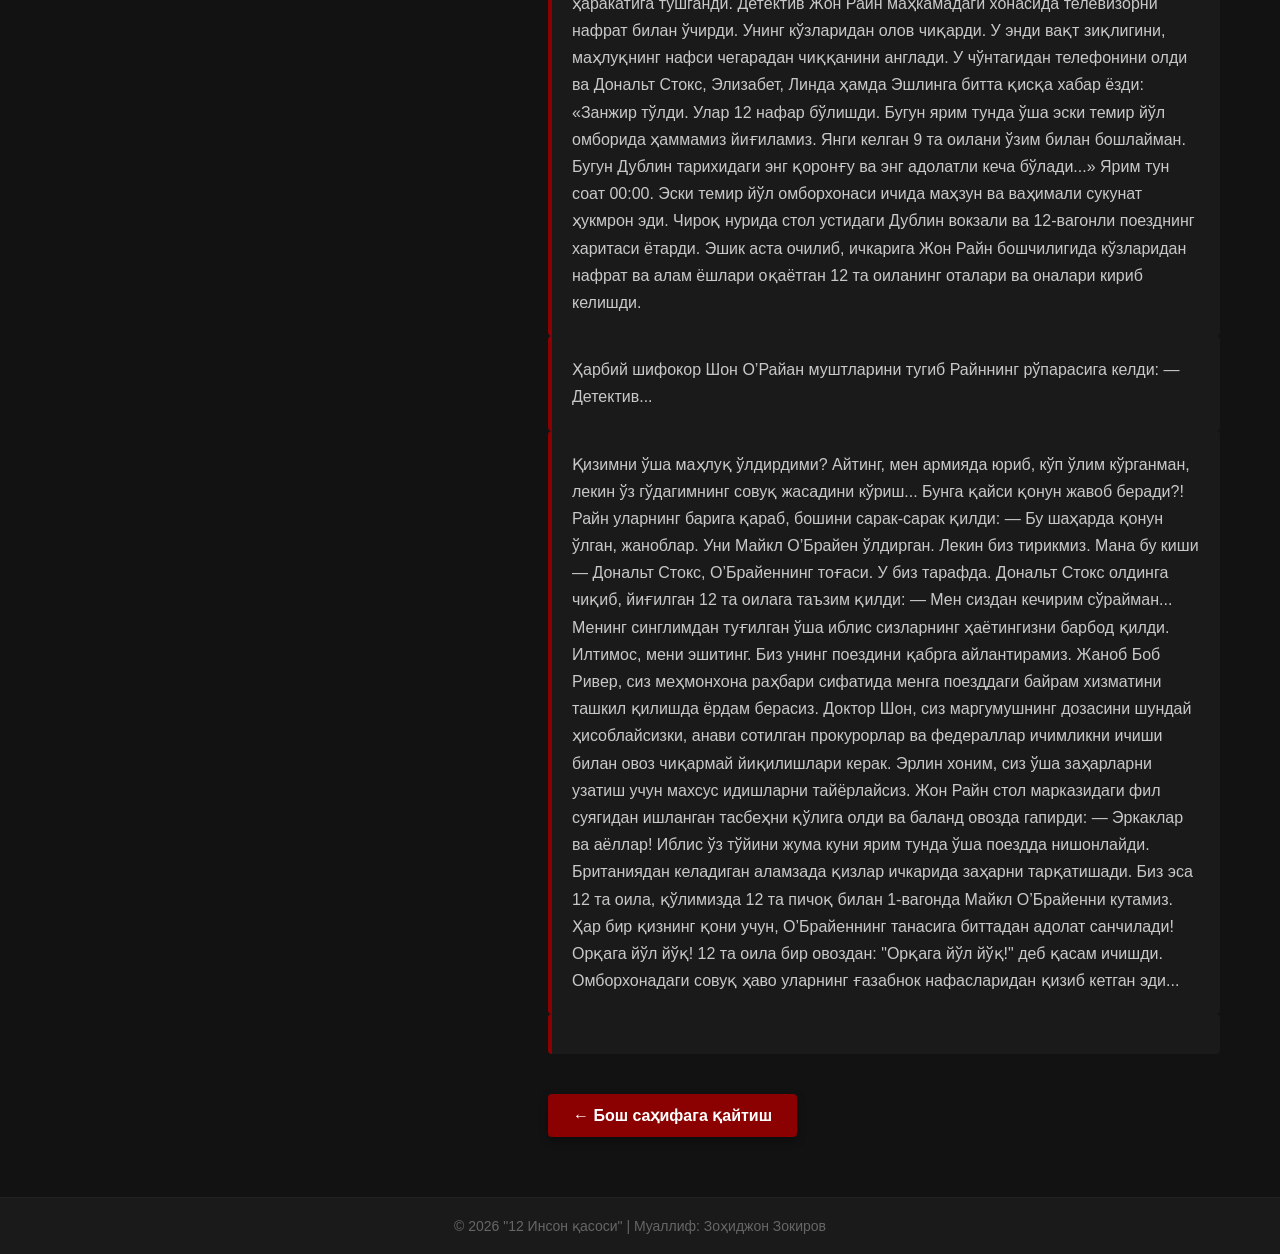
==== commit b3b8f581: "Add files via upload" ====
--- a/page1.html
+++ b/page1.html
@@ -46,15 +46,12 @@
             <div class="revenge-motive">
                 <h3>Қасос мотиви</h3>
                 <p>
-                  «12 Инсон қасоси»
-
-Сўз боши
-
-Азиз ўқувчи!
-Ушбу ҳикояни ўқишдан олдин, камина — асар муаллифи Зоҳиджон Зокиров бир нарсани тушунишингизни ва тўғри қабул қилишингизни истардим:
-1.	Мен профессионал ёзувчи ёки драматург эмасман, шунчаки бир ҳаваскорман, холос. Раҳматли отам Носиржон Зокиров Намангандаги Алишер Навоий номидаги вилоят ўзбек мусиқали драма ва комедия театрида актёр ва хонанда бўлиб ишлаганлар. Қонда озгина санъатга бўлган иштиёқ борлиги сабабли, ўзимни синаш мақсадида шунга ўхшаш ҳикоя ва сюжетларни ёзиб турибман.
-2.	Ушбу психологик триллер ва драмада асосий салбий қаҳрамоннинг ички кечинмалари ҳамда унинг жамиятга нисбатан аламзадалик, норозилик кайфияти кўрсатиб берилган. Болаликдаги руҳий синиш ва оғир жароҳат (травма) оқибатида у кейинчалик шундай жирканч ишларга қўл уради. Унинг машъум қилмишлари туфайли 12 та оиланинг бегуноҳ фарзандлари қурбон бўлади.
-<h5>
+                    «12 Инсон қасоси» (Сюжет қисқача баёни)</h3><br>
+Асосий воқеалар Ирландия пойтахти Дублиндаги ҳашамдор меҳмонхоналарнинг бирида бошланади. Юқори мартабали амалдор қиёфасидаги Майкл О’Брайен аслида жирканч мараз, педофил кимсадир. У ўзининг барча қинғир ва жиноий ишларини катта пул, пора ва сиёсий манфаатлар эвазига ёптириб келади.
+У асли ирландиялик эмас, балки Буюк Британиялик жиноятчи қочқин фуқароси бўлган. Ўз вақтида ўз ота-онасини ваҳшийларча ўлдириб, исм-шарифини ўзгартирган ҳолда Ирландияга қочиб ўтган. Гарчи олий маълумотли иқтисодчи бўлса-да, унинг бу машъум ва жирканч иллатлари илдизи болалик йилларига бориб тақалади. Аслида бу амалдор — бутун дунёдан норози, қалби кек ва адоватга тўла аламзада шахс. Болаликда олган оғир руҳий жароҳатлари уни мана шундай деградацияга ва маҳлуқликка олиб келган.
+Бироқ, якуний қотиллик ва қасос воқеаси поездда содир бўлади. Ўша жабрланган 12 нафар бегуноҳ боланинг ота-оналари, ака-опалари ва яқинлари бирлашиб, мана шу разил амалдорни ҳамда унга хизмат қилган, жиноятларини яширишда ёрдам берган шерикларини поезд ичида тутиб, шафқатсизларча ўлдиришади ва ўз қасосларини олишади.
+<br><p>
+                  <h5>
 Бош қаҳрамон (Салбий образ)</h5><br>
 <p>
     <ul>
@@ -83,11 +80,7 @@
 
 <p>
     <h3 style="text-align: center;">
-«12 Инсон қасоси» (Сюжет қисқача баёни)</h3><br>
-Асосий воқеалар Ирландия пойтахти Дублиндаги ҳашамдор меҳмонхоналарнинг бирида бошланади. Юқори мартабали амалдор қиёфасидаги Майкл О’Брайен аслида жирканч мараз, педофил кимсадир. У ўзининг барча қинғир ва жиноий ишларини катта пул, пора ва сиёсий манфаатлар эвазига ёптириб келади.
-У асли ирландиялик эмас, балки Буюк Британиялик жиноятчи қочқин фуқароси бўлган. Ўз вақтида ўз ота-онасини ваҳшийларча ўлдириб, исм-шарифини ўзгартирган ҳолда Ирландияга қочиб ўтган. Гарчи олий маълумотли иқтисодчи бўлса-да, унинг бу машъум ва жирканч иллатлари илдизи болалик йилларига бориб тақалади. Аслида бу амалдор — бутун дунёдан норози, қалби кек ва адоватга тўла аламзада шахс. Болаликда олган оғир руҳий жароҳатлари уни мана шундай деградацияга ва маҳлуқликка олиб келган.
-Бироқ, якуний қотиллик ва қасос воқеаси поездда содир бўлади. Ўша жабрланган 12 нафар бегуноҳ боланинг ота-оналари, ака-опалари ва яқинлари бирлашиб, мана шу разил амалдорни ҳамда унга хизмат қилган, жиноятларини яширишда ёрдам берган шерикларини поезд ичида тутиб, шафқатсизларча ўлдиришади ва ўз қасосларини олишади.
-<br><p>
+
 
 Дублиндаги Ниқоб </p> <br>
 
@@ -98,8 +91,15 @@
 1-ҚИСМ: ДУБЛИНДАГИ НИҚОБ</h4><br>
 
 <p style="text-align: center;margin: 25px;">Муқаддима: <br> 
-    <h5 style="text-align: center;">Ўтмишнинг совуқ излари ёхуд 1 жабрланган шахс.</h5><br>
-
+    <h5 style="text-align: center;">
+<p>      Сўз боши
+
+Азиз ўқувчи!
+Ушбу ҳикояни ўқишдан олдин, камина — асар муаллифи Зоҳиджон Зокиров бир нарсани тушунишингизни ва тўғри қабул қилишингизни истардим:
+ Мен профессионал ёзувчи ёки драматург эмасман, шунчаки бир ҳаваскорман, холос. Раҳматли отам Носиржон Зокиров Намангандаги Алишер Навоий номидаги вилоят ўзбек мусиқали драма ва комедия театрида актёр ва хонанда бўлиб ишлаганлар. Қонда озгина санъатга бўлган иштиёқ борлиги сабабли, ўзимни синаш мақсадида шунга ўхшаш ҳикоя ва сюжетларни ёзиб турибман.</p>
+ </h5><br>
+<h4 style="margin: 25px; text-align: center; font-family: Georgia, 'Times New Roman', Times, serif; font-size: 16px;"> 
+        Ўтмишнинг совуқ излари ёхуд 1 жабрланган шахс.</h4>
 Дублиннинг тинимсиз ёғадиган совуқ ёмғири шаҳар устига гўёки қора ниқоб тортгандек эди. Осмон худди қандайдир мудҳиш сирни яшираётгандек маҳзун ва ваҳимали тус олган. <p>Детектив Райн узун пальтосининг ёқасини кўтариб, ёмғир томчилари остида сигарет тутатаркан, кўзларини темир йўл вокзали томонга қаратди. У инсон руҳиятининг энг қоронғу кўчаларини кўра оладиган детектив эди, лекин бугун шаҳар аро кезиб юрган "Умидсизлик поезди" олиб келаётган қасос шабадасини ҳали у ҳам тўлиқ ҳис қилмаганди...
 Ҳақиқат эса мана шу совуқ куз тонгидан, О’Хара оиласининг шинамгина ҳовлисидан бошланганди.</p>
 <p>
